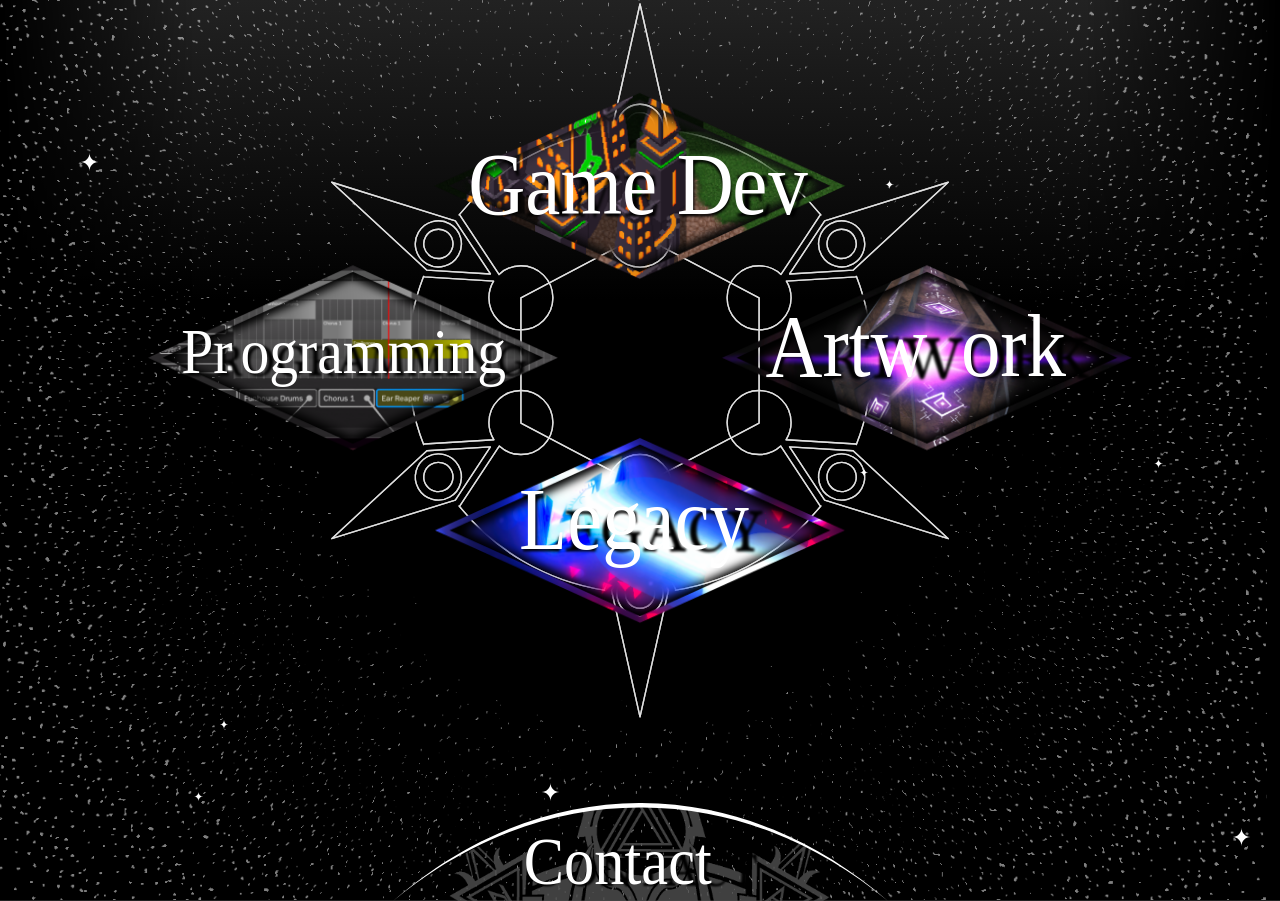
==== index.html @ a29b8d28 "Initial" ====
<!DOCTYPE html>
<html lang="en">
<head>
    <meta charset="UTF-8">
    <meta name="viewport" content="width=device-width, initial-scale=1.0">
    <title>Ark Portfolio 2026</title>
    <link href="style.css" rel="stylesheet"/>
</head>
<body>
<div class="vignette"></div>
<div class="vignetteR"></div>

<input type="radio" id="nav1" name="navRadio"/>
<input type="radio" id="nav2" name="navRadio"/>
<input type="radio" id="nav3" name="navRadio"/>
<input type="radio" id="nav4" name="navRadio"/>
<input type="radio" id="nav5" name="navRadio"/>
<!--Extended nav-->
<input type="radio" id="nav1_1" name="navRadio"/>
<input type="radio" id="nav2_1" name="navRadio"/>
<input type="radio" id="nav3_1" name="navRadio"/>
<input type="radio" id="nav4_1" name="navRadio"/>
<input type="radio" id="nav5_1" name="navRadio"/>
<input type="radio" id="nav5_2" name="navRadio"/>
<input type="radio" id="nav5_3" name="navRadio"/>
<input type="radio" id="nav5_4" name="navRadio"/>
<input type="radio" id="nav5_5" name="navRadio"/>
<input type="radio" id="nav0" name="navRadio" checked/>


<nav class="desktopHeader">
    <label for="nav1" id="desktopNav1">Game Dev</label>
    <label for="nav2" id="desktopNav2">Programming</label>
    <label for="nav3" id="desktopNav3">Artwork</label>
    <label for="nav4" id="desktopNav4">Legacy</label>
    <label for="nav5" id="desktopNav5">Contact</label>
</nav>

<nav class="mobileBack">
    <label for="nav0">
        <img src="major/NavigatorBack.svg">
    </label>
</nav>

<img class="tinyStar ts1" src="/assets/Lonestar.svg">
<img class="tinyStar ts2" src="/assets/Lonestar.svg">
<img class="tinyStar ts3" src="/assets/Lonestar.svg">
<img class="tinyStar ts4" src="/assets/Lonestar.svg">
<img class="tinyStar ts5" src="/assets/Lonestar.svg">
<img class="tinyStar ts6" src="/assets/Lonestar.svg">
<img class="tinyStar ts7" src="/assets/Lonestar.svg">
<img class="tinyStar ts8" src="/assets/Lonestar.svg">


<div class="StarStruck">
    <img src="major/Starstruck.png">
</div>
<div class="entryBackground">
    <img src="major/PortfoliobrandEThick.svg">
    <img src="major/PortfoliobrandEThick.svg" class="aDelay1">
    <img src="major/PortfoliobrandEThick.svg" class="aDelay2">
    <img src="major/PortfoliobrandEThick.svg" class="aDelay3">
    <img src="major/PortfoliobrandEThick.svg" class="aDelay4">
    <img src="major/PortfoliobrandEThick.svg" class="aDelay5">
</div>

<div class="entryMaster">
    <div class="entryVContainer">
        <div class="navEntry">
            <label for="nav1_1" class="navBigButton navGD">
                <img src="major/NavigatorGD.svg">
            </label>
            <label for="nav2_1" class="navBigButton navP">
                <img src="major/NavigatorP.svg">
            </label>
            <label for="nav3_1" class="navBigButton navA">
                <img src="major/NavigatorA.svg">
            </label>
            <label for="nav4_1" class="navBigButton navL">
                <img src="major/NavigatorL.svg">
            </label>
        </div>
    </div>
    <div class="navContact">
        <label for="nav5_1" class="navC interactHoverBase">
            <img src="major/NavigatorC.svg">
        </label>
    </div>
</div>


<article class="articleGameDev">
    <div class="aContent">
        <h1>Game Development</h1>
        <h2>LOV Project - C#/Unity</h2>
        <div class="imageCenterMid">
            <img src="major/venarigrab.jpg">
        </div>
        <p>Professional work in a 3D online action rpg with collectable pets.</p>
        <h3>Responsabilities:</h3>
        <ol>
            <li>AI Development</li>
            <li>In-Game Development Tools</li>
            <li>Gameplay Development</li>
            <li>UI Implementation</li>
            <li>Action RPG style character setup</li>
        </ol>
        <div class="splitter">
            <img src="assets/seperator.svg">
        </div>
        <h2>Pixel Pets Project - C#/Unity/Unity ECS</h2>
        <div class="secGroup">
            <div>
                <p>Pixel Pets (Now known as Streamwalker Tribes) was the first project I worked on professionally over
                    the course of a year. At the time a multiplayer gacha game with Action RPG elements.</p>
                <p>
                    Under contract as a "Client-Side Senior Developer", I've handled plenty of the UI of the game,
                    programmed various front-end systems ,designed the home area, implemented various animations and
                    occasionally worked on systems that interacted with the networked backend.</p>
                <h3>Responsibilities:</h3>
                <ol>
                    <li>UI implementation</li>
                    <li>In-game animation</li>
                    <li>Mapping</li>
                    <li>Idle minigame development</li>
                    <li>Code plumbing</li>
                </ol>
            </div>
            <video src="major/egg_hatch_mythical.mp4" controls class="secVideo"></video>
        </div>
        <div class="splitter">
            <img src="assets/seperator.svg">
        </div>
        <h2>VrChat Library - UDON C#</h2>
        <div class="imgGallery">
            <input type="radio" id="libVeilNav1" name="libVeilGalleryRadio" class="libVeilGalRadio" checked>
            <input type="radio" id="libVeilNav2" name="libVeilGalleryRadio" class="libVeilGalRadio">
            <input type="radio" id="libVeilNav3" name="libVeilGalleryRadio" class="libVeilGalRadio">
            <input type="radio" id="libVeilNav4" name="libVeilGalleryRadio" class="libVeilGalRadio">
            <input type="radio" id="libVeilNav5" name="libVeilGalleryRadio" class="libVeilGalRadio">
            <div class="albumStage">
                <div class="albumArt">
                    <div class="galBase libVeilGal1">
                        <img src="libOfVeil/1.png" loading="lazy">
                    </div>
                    <div class="galBase libVeilGal2">
                        <img src="libOfVeil/2.png" loading="lazy">
                        <p>Over 300 full length novels.</p>
                    </div>
                    <div class="galBase libVeilGal3">
                        <img src="libOfVeil/3.png" loading="lazy">
                        <p>Books are parsed from plain text files and converted into a format readable by Unity. The
                            process is fully automatic, breaks content down into pages, and takes up to 5 minutes for
                            the longest novels.</p>
                    </div>
                    <div class="galBase libVeilGal4">
                        <img src="libOfVeil/4.png" loading="lazy">
                        <p>Complete with an outdoor space for relaxing with the other sky gods.</p>
                    </div>
                    <div class="galBase libVeilGal5">
                        <img src="libOfVeil/5.png" loading="lazy">
                        <p>Happy reading~</p>
                    </div>
                </div>
                <div class="albumNav">
                    <img src="assets/ButtonSplitter.svg" class="buttonDecors">
                    <label for="libVeilNav1" class="galBase libVeilGal5">
                        <img src="assets/rightButton.svg">
                    </label>
                    <label for="libVeilNav2" class="galBase libVeilGal1">
                        <img src="assets/rightButton.svg">
                    </label>
                    <label for="libVeilNav3" class="galBase libVeilGal2">
                        <img src="assets/rightButton.svg">
                    </label>
                    <label for="libVeilNav4" class="galBase libVeilGal3">
                        <img src="assets/rightButton.svg">
                    </label>
                    <label for="libVeilNav5" class="galBase libVeilGal4">
                        <img src="assets/rightButton.svg">
                    </label>
                    <img src="assets/ButtonSplitter2.svg" class="buttonDecors">
                </div>
            </div>
        </div>
        <p>Crack open one of over 300 books and get your reading quota done in VR. Modelling, shading novel compilation
            and scripting all entirely done by me. (Textures by the wonderful @makkon_art, Novels by their respective
            authors.)</p>
        <div class="splitter">
            <img src="assets/seperator.svg">
        </div>
        <h2>Nodehearth Engine Development - C#/Godot</h2>
        <div class="imgGallery">
            <input type="radio" id="nhNav1" name="nhGalleryRadio" class="nhGalRadio" checked>
            <input type="radio" id="nhNav2" name="nhGalleryRadio" class="nhGalRadio">
            <input type="radio" id="nhNav3" name="nhGalleryRadio" class="nhGalRadio">
            <input type="radio" id="nhNav4" name="nhGalleryRadio" class="nhGalRadio">
            <input type="radio" id="nhNav5" name="nhGalleryRadio" class="nhGalRadio">
            <input type="radio" id="nhNav6" name="nhGalleryRadio" class="nhGalRadio">
            <div class="albumStage">
                <div class="albumArt">
                    <div class="galBase nhGal1">
                        <img src="nodehearth/1.png" loading="lazy">
                    </div>
                    <div class="galBase nhGal2">
                        <img src="nodehearth/2.png" loading="lazy">
                        <p>Creating the cube renderer.</p>
                    </div>
                    <div class="galBase nhGal3">
                        <img src="nodehearth/3.png" loading="lazy">
                        <p>3D Mandelbrot world generator. Perfect for debugging rendering.</p>
                    </div>
                    <div class="galBase nhGal4">
                        <img src="nodehearth/4.png" loading="lazy">
                        <p>Further test, now with textures.</p>
                    </div>
                    <div class="galBase nhGal5">
                        <img src="nodehearth/5.png" loading="lazy">
                        <p>Inside view.</p>
                    </div>
                    <div class="galBase nhGal6">
                        <img src="nodehearth/6.png" loading="lazy">
                        <p>Natural terrain.</p>
                    </div>
                </div>
                <div class="albumNav">
                    <img src="assets/ButtonSplitter.svg" class="buttonDecors">
                    <label for="nhNav1" class="galBase nhGal6">
                        <img src="assets/rightButton.svg">
                    </label>
                    <label for="nhNav2" class="galBase nhGal1">
                        <img src="assets/rightButton.svg">
                    </label>
                    <label for="nhNav3" class="galBase nhGal2">
                        <img src="assets/rightButton.svg">
                    </label>
                    <label for="nhNav4" class="galBase nhGal3">
                        <img src="assets/rightButton.svg">
                    </label>
                    <label for="nhNav5" class="galBase nhGal4">
                        <img src="assets/rightButton.svg">
                    </label>
                    <label for="nhNav6" class="galBase nhGal5">
                        <img src="assets/rightButton.svg">
                    </label>
                    <img src="assets/ButtonSplitter2.svg" class="buttonDecors">
                </div>
            </div>
        </div>
        <p>From-scratch recreation of a Minecraft style engine. Built within Godot. Procedural generation, chunks,
            structure(tree) placement.</p>
        <p>Optimized by coding the 3d mesh builder from scratch in order to cull faces not-visible, greatly improving
            framerates.</p>
        <div class="splitter">
            <img src="assets/seperator.svg">
        </div>

        <h2>Bloons TripleR</h2>
        <div class="imgGallery">
            <input type="radio" id="bloonsNav1" name="bloonsGalleryRadio" class="bloonsGalRadio" checked>
            <input type="radio" id="bloonsNav2" name="bloonsGalleryRadio" class="bloonsGalRadio">
            <input type="radio" id="bloonsNav3" name="bloonsGalleryRadio" class="bloonsGalRadio">
            <input type="radio" id="bloonsNav4" name="bloonsGalleryRadio" class="bloonsGalRadio">
            <input type="radio" id="bloonsNav5" name="bloonsGalleryRadio" class="bloonsGalRadio">
            <input type="radio" id="bloonsNav6" name="bloonsGalleryRadio" class="bloonsGalRadio">
            <input type="radio" id="bloonsNav7" name="bloonsGalleryRadio" class="bloonsGalRadio">
            <input type="radio" id="bloonsNav8" name="bloonsGalleryRadio" class="bloonsGalRadio">
            <input type="radio" id="bloonsNav9" name="bloonsGalleryRadio" class="bloonsGalRadio">
            <input type="radio" id="bloonsNav10" name="bloonsGalleryRadio" class="bloonsGalRadio">
            <input type="radio" id="bloonsNav11" name="bloonsGalleryRadio" class="bloonsGalRadio">
            <input type="radio" id="bloonsNav12" name="bloonsGalleryRadio" class="bloonsGalRadio">
            <input type="radio" id="bloonsNav13" name="bloonsGalleryRadio" class="bloonsGalRadio">
            <input type="radio" id="bloonsNav14" name="bloonsGalleryRadio" class="bloonsGalRadio">
            <input type="radio" id="bloonsNav15" name="bloonsGalleryRadio" class="bloonsGalRadio">
            <input type="radio" id="bloonsNav16" name="bloonsGalleryRadio" class="bloonsGalRadio">
            <input type="radio" id="bloonsNav17" name="bloonsGalleryRadio" class="bloonsGalRadio">
            <input type="radio" id="bloonsNav18" name="bloonsGalleryRadio" class="bloonsGalRadio">
            <input type="radio" id="bloonsNav19" name="bloonsGalleryRadio" class="bloonsGalRadio">
            <input type="radio" id="bloonsNav20" name="bloonsGalleryRadio" class="bloonsGalRadio">
            <input type="radio" id="bloonsNav21" name="bloonsGalleryRadio" class="bloonsGalRadio">
            <input type="radio" id="bloonsNav22" name="bloonsGalleryRadio" class="bloonsGalRadio">
            <input type="radio" id="bloonsNav23" name="bloonsGalleryRadio" class="bloonsGalRadio">
            <input type="radio" id="bloonsNav24" name="bloonsGalleryRadio" class="bloonsGalRadio">
            <div class="albumStage">
                <div class="albumArt">
                    <div class="galBase bloonsGal1">
                        <img src="bloons/coasts.jpg" loading="lazy">
                        <p>Bloons in an RTS! From the comfort of your desktop, or your lavatory services.</p>
                    </div>
                    <div class="galBase bloonsGal2">
                        <video src="bloons/portal.mp4" controls></video>
                        <p>The source of the Bloon menace. Don't stare at it for too long, you'll get dizzy.</p>
                    </div>
                    <div class="galBase bloonsGal3">
                        <img src="bloons/youraveragerun.jpg" loading="lazy">
                        <p>Featuring a rich cast of classics.</p>
                    </div>
                    <div class="galBase bloonsGal5">
                        <img src="bloons/hearts.jpg" loading="lazy">
                        <p>Including newer variants like the Heart Bloons, with regenerating layer mechanics fully
                            implemented.</p>
                    </div>
                    <div class="galBase bloonsGal4">
                        <img src="bloons/deathline.jpg" loading="lazy">
                        <p>Plus several new ones, designed to explore the gameplay opportunities offered by the RTS
                            format.</p>
                    </div>
                    <div class="galBase bloonsGal6">
                        <img src="bloons/depths.png" loading="lazy">
                        <p>No dimension of the battlefield is ignored, not even the ocean depths.</p>
                    </div>
                    <div class="galBase bloonsGal7">
                        <img src="bloons/ops.png" loading="lazy">
                        <p>Several promotional+informational pictures created to showcase the new units.</p>
                    </div>
                    <div class="galBase bloonsGal8">
                        <img src="bloons/dreadbloon.png" loading="lazy">
                        <p>As well as bosses.</p>
                    </div>
                    <div class="galBase bloonsGal9">
                        <img src="bloons/fire.png" loading="lazy">
                        <p>Achieved via rendered particle animation in Blender with some post-processing.</p>
                    </div>
                    <div class="galBase bloonsGal10">
                        <img src="bloons/nuke2.jpg" loading="lazy">
                        <p>Colossal nukes, the like of which have never been seen in the game.</p>
                    </div>
                    <div class="galBase bloonsGal11">
                        <video src="bloons/nuke.mp4" controls></video>
                        <p>Achieved via Blender shader animation and mesh displacements. With several other layers on
                            top to help sell the effect. Optimized for lower RAM use.</p>
                    </div>
                    <div class="galBase bloonsGal12">
                        <img src="bloons/generalminion.jpg" loading="lazy">
                        <p>The General and his minions. A new boss designed to mirror the player units.</p>
                    </div>
                    <div class="galBase bloonsGal13">
                        <img src="bloons/tlol.png" loading="lazy">
                        <p>With the best humour the internet could offer.</p>
                    </div>
                    <div class="galBase bloonsGal14">
                        <img src="bloons/vortex.png" loading="lazy">
                        <p>Vortex boss included, with a multi-stage boss fight.</p>
                    </div>
                    <div class="galBase bloonsGal15">
                        <video src="bloons/balllightning.mp4" controls></video>
                        <p>Ball lightning. An element spawned by Vortex in higher difficulties. Achieved with Blender
                            shaders and grease pencil.</p>
                    </div>
                    <div class="galBase bloonsGal16">
                        <img src="bloons/balllightning2.png" loading="lazy">
                        <p>Inspired by the BFG.</p>
                    </div>
                    <div class="galBase bloonsGal17">
                        <img src="bloons/fractal.jpg" loading="lazy">
                        <p>Fractal, using a borrowed fan made design.</p>
                    </div>
                    <div class="galBase bloonsGal18">
                        <video src="bloons/ewww.mp4" controls></video>
                        <p>More boss minions, for the strongest of stomachs.</p>
                    </div>
                    <div class="galBase bloonsGal19">
                        <video src="bloons/ewwwomega.mp4" controls></video>
                        <p>Edmund Mcmillen's favourite unit. (Sound made by a friend)</p>
                    </div>
                    <div class="galBase bloonsGal20">
                        <img src="bloons/vsStarrust.png" loading="lazy">
                        <p>Designed to seamlessly work with any mod the player is running, even custom factions can
                            fight the Bloon threat. Powered by 8 difficulty options.</p>
                    </div>
                    <div class="galBase bloonsGal21">
                        <video src="bloons/theend.mp4" controls></video>
                        <p>Absolute chaos in the highest difficulty.</p>
                    </div>
                    <div class="galBase bloonsGal22">
                        <img src="bloons/t2moabs.png" loading="lazy">
                        <p>Not yet implemented T2 Moabs, designed for higher difficulties while keeping the bloon count
                            low enough for improved performance.</p>
                    </div>
                    <div class="galBase bloonsGal23">
                        <img src="bloons/t3moabs.png" loading="lazy">
                        <p>T3 Moabs. Are we even popping bloons anymore?</p>
                    </div>
                    <div class="galBase bloonsGal24">
                        <img src="bloons/logo.png" loading="lazy">
                        <p>Logo</p>
                    </div>
                </div>
                <div class="albumNav">
                    <img src="assets/ButtonSplitter.svg" class="buttonDecors">
                    <label for="bloonsNav1" class="galBase bloonsGal24">
                        <img src="assets/rightButton.svg">
                    </label>
                    <label for="bloonsNav2" class="galBase bloonsGal1">
                        <img src="assets/rightButton.svg">
                    </label>
                    <label for="bloonsNav3" class="galBase bloonsGal2">
                        <img src="assets/rightButton.svg">
                    </label>
                    <label for="bloonsNav4" class="galBase bloonsGal3">
                        <img src="assets/rightButton.svg">
                    </label>
                    <label for="bloonsNav5" class="galBase bloonsGal4">
                        <img src="assets/rightButton.svg">
                    </label>
                    <label for="bloonsNav6" class="galBase bloonsGal5">
                        <img src="assets/rightButton.svg">
                    </label>
                    <label for="bloonsNav7" class="galBase bloonsGal6">
                        <img src="assets/rightButton.svg">
                    </label>
                    <label for="bloonsNav8" class="galBase bloonsGal7">
                        <img src="assets/rightButton.svg">
                    </label>
                    <label for="bloonsNav9" class="galBase bloonsGal8">
                        <img src="assets/rightButton.svg">
                    </label>
                    <label for="bloonsNav10" class="galBase bloonsGal9">
                        <img src="assets/rightButton.svg">
                    </label>
                    <label for="bloonsNav11" class="galBase bloonsGal10">
                        <img src="assets/rightButton.svg">
                    </label>
                    <label for="bloonsNav12" class="galBase bloonsGal11">
                        <img src="assets/rightButton.svg">
                    </label>
                    <label for="bloonsNav13" class="galBase bloonsGal12">
                        <img src="assets/rightButton.svg">
                    </label>
                    <label for="bloonsNav14" class="galBase bloonsGal13">
                        <img src="assets/rightButton.svg">
                    </label>
                    <label for="bloonsNav15" class="galBase bloonsGal14">
                        <img src="assets/rightButton.svg">
                    </label>
                    <label for="bloonsNav16" class="galBase bloonsGal15">
                        <img src="assets/rightButton.svg">
                    </label>
                    <label for="bloonsNav17" class="galBase bloonsGal16">
                        <img src="assets/rightButton.svg">
                    </label>
                    <label for="bloonsNav18" class="galBase bloonsGal17">
                        <img src="assets/rightButton.svg">
                    </label>
                    <label for="bloonsNav19" class="galBase bloonsGal18">
                        <img src="assets/rightButton.svg">
                    </label>
                    <label for="bloonsNav20" class="galBase bloonsGal19">
                        <img src="assets/rightButton.svg">
                    </label>
                    <label for="bloonsNav21" class="galBase bloonsGal20">
                        <img src="assets/rightButton.svg">
                    </label>
                    <label for="bloonsNav22" class="galBase bloonsGal21">
                        <img src="assets/rightButton.svg">
                    </label>
                    <label for="bloonsNav23" class="galBase bloonsGal22">
                        <img src="assets/rightButton.svg">
                    </label>
                    <label for="bloonsNav24" class="galBase bloonsGal23">
                        <img src="assets/rightButton.svg">
                    </label>
                    <img src="assets/ButtonSplitter2.svg" class="buttonDecors">
                </div>
            </div>
        </div>
        <p>An RTS mod featuring an invasion of the infamous bloons, throws in an absolutely ridiculous amount of
            original
            bloons including high quality custom artwork befit of the original style. Survival has never been so
            satisfying. 99% of the sprite work and the integrity of the code work is done by me. (Including Bloons
            unique to BTD6 which have no equivalent in the same art style)</p>
        <div class="splitter">
            <img src="assets/seperator.svg">
        </div>
        <h2>Modded RTS Faction - Rusted Warfare's .INI API</h2>
        <div class="imgGallery">
            <input type="radio" id="rwVitianNav1" name="vitGalleryRadio" class="vitGalRadio" checked>
            <input type="radio" id="rwVitianNav2" name="vitGalleryRadio" class="vitGalRadio">
            <input type="radio" id="rwVitianNav3" name="vitGalleryRadio" class="vitGalRadio">
            <input type="radio" id="rwVitianNav4" name="vitGalleryRadio" class="vitGalRadio">
            <input type="radio" id="rwVitianNav5" name="vitGalleryRadio" class="vitGalRadio">
            <input type="radio" id="rwVitianNav6" name="vitGalleryRadio" class="vitGalRadio">
            <input type="radio" id="rwVitianNav7" name="vitGalleryRadio" class="vitGalRadio">
            <input type="radio" id="rwVitianNav8" name="vitGalleryRadio" class="vitGalRadio">
            <input type="radio" id="rwVitianNav9" name="vitGalleryRadio" class="vitGalRadio">
            <input type="radio" id="rwVitianNav10" name="vitGalleryRadio" class="vitGalRadio">
            <input type="radio" id="rwVitianNav11" name="vitGalleryRadio" class="vitGalRadio">
            <input type="radio" id="rwVitianNav12" name="vitGalleryRadio" class="vitGalRadio">
            <input type="radio" id="rwVitianNav13" name="vitGalleryRadio" class="vitGalRadio">
            <input type="radio" id="rwVitianNav14" name="vitGalleryRadio" class="vitGalRadio">
            <input type="radio" id="rwVitianNav15" name="vitGalleryRadio" class="vitGalRadio">
            <div class="albumStage">
                <div class="albumArt">
                    <div class="galBase vitGal1">
                        <img src="vitian/rwCity.png" loading="lazy">
                        <p>City of Annihilation, modeled in 3D and rotoscoped to 2D.</p>
                    </div>
                    <div class="galBase vitGal2">
                        <video src="vitian/rw2.mp4" controls></video>
                        <p>The Underworld Syphon uses frame animation + ingame mathematical functions for cleaner
                            movement.</p>
                    </div>
                    <div class="galBase vitGal3">
                        <video src="vitian/rw3.mp4" controls></video>
                        <p>The Vitian relic uses only frame animations.</p>
                    </div>
                    <div class="galBase vitGal4">
                        <video src="vitian/rw4.mp4" controls></video>
                        <p>The T3 Quarry uses a custom perlin function for movement and flashing, the latter of which
                            animates a lit layer.</p>
                    </div>
                    <div class="galBase vitGal5">
                        <img src="vitian/rw5.jpg" loading="lazy">
                        <p>Vitian Base, units were designed to have clear shapes and be easy to tell apart at any size,
                            despite their inhuman nature.</p>
                    </div>
                    <div class="galBase vitGal6">
                        <img src="vitian/rw10.png" loading="lazy">
                        <p>All research towers, prior to rotoscoping.</p>
                    </div>
                    <div class="galBase vitGal7">
                        <video src="vitian/rw6.mp4" controls></video>
                        <p>Ignition Research Tower</p>
                    </div>
                    <div class="galBase vitGal8">
                        <video src="vitian/rw7.mp4" controls></video>
                        <p>Entropy Research Tower, featuring a rotoscoped ice cube.</p>
                    </div>
                    <div class="galBase vitGal9">
                        <video src="vitian/rw8.mp4" controls></video>
                        <p>Fully upgraded Hero unit. Deploying an AOE empowering field.</p>
                    </div>
                    <div class="galBase vitGal10">
                        <img src="vitian/rw14.png" loading="lazy">
                        <p>Mock model for the Blade Master. Most of the details are not visible due to the hand-animated
                            smoke drawn on top.</p>
                    </div>
                    <div class="galBase vitGal11">
                        <video src="vitian/bwMockAnim.mp4" controls></video>
                        <p>Sword swings were first animated in Blender. Since Rusted Warfare doesn't support keyframes,
                            they had to be converted by hand to a format it recognized.</p>
                    </div>
                    <div class="galBase vitGal12">
                        <video src="vitian/bwMasterAnimLQ.mp4" controls></video>
                        <p>Blade master ingame, getting busy with some Berserkers(Also part of the mod).</p>
                    </div>

                    <div class="galBase vitGal13">
                        <img src="vitian/rw11.png" loading="lazy">
                        <p>Magma Mortar 3D model, was rendered from the top as a guide for the final sprite.</p>
                    </div>
                    <div class="galBase vitGal14">
                        <img src="vitian/rw13.png" loading="lazy">
                        <p>Magma Crucible, the first modeled ignition unit.</p>
                    </div>
                    <div class="galBase vitGal15">
                        <video src="vitian/cast.mp4" controls></video>
                        <p>About 50% of the cast, taking a picture. <>)</p>
                    </div>
                </div>
                <div class="albumNav">
                    <img src="assets/ButtonSplitter.svg" class="buttonDecors">
                    <label for="rwVitianNav1" class="galBase vitGal15">
                        <img src="assets/rightButton.svg">
                    </label>
                    <label for="rwVitianNav2" class="galBase vitGal1">
                        <img src="assets/rightButton.svg">
                    </label>
                    <label for="rwVitianNav3" class="galBase vitGal2">
                        <img src="assets/rightButton.svg">
                    </label>
                    <label for="rwVitianNav4" class="galBase vitGal3">
                        <img src="assets/rightButton.svg">
                    </label>
                    <label for="rwVitianNav5" class="galBase vitGal4">
                        <img src="assets/rightButton.svg">
                    </label>
                    <label for="rwVitianNav6" class="galBase vitGal5">
                        <img src="assets/rightButton.svg">
                    </label>
                    <label for="rwVitianNav7" class="galBase vitGal6">
                        <img src="assets/rightButton.svg">
                    </label>
                    <label for="rwVitianNav8" class="galBase vitGal7">
                        <img src="assets/rightButton.svg">
                    </label>
                    <label for="rwVitianNav9" class="galBase vitGal8">
                        <img src="assets/rightButton.svg">
                    </label>
                    <label for="rwVitianNav10" class="galBase vitGal9">
                        <img src="assets/rightButton.svg">
                    </label>
                    <label for="rwVitianNav11" class="galBase vitGal10">
                        <img src="assets/rightButton.svg">
                    </label>
                    <label for="rwVitianNav12" class="galBase vitGal11">
                        <img src="assets/rightButton.svg">
                    </label>
                    <label for="rwVitianNav13" class="galBase vitGal12">
                        <img src="assets/rightButton.svg">
                    </label>
                    <label for="rwVitianNav14" class="galBase vitGal13">
                        <img src="assets/rightButton.svg">
                    </label>
                    <label for="rwVitianNav15" class="galBase vitGal14">
                        <img src="assets/rightButton.svg">
                    </label>
                    <img src="assets/ButtonSplitter2.svg" class="buttonDecors">
                </div>
            </div>
        </div>
        <p>Not quite Sci-Fi RTS faction. Sprites, animations and scripting all by yours truly.</p>
        <p>Made as mod for the Rusted Warfare game, an RTS available for both PCs and mobile.</p>

        <div class="splitter">
            <img src="assets/seperator.svg">
        </div>
        <h2>Bots vs AI Project - C#/Unity</h2>
        <div class="imgGallery">
            <input type="radio" id="bvAiNav1" name="bvAiGalleryRadio" class="bvAiGalRadio" checked>
            <input type="radio" id="bvAiNav2" name="bvAiGalleryRadio" class="bvAiGalRadio">
            <input type="radio" id="bvAiNav3" name="bvAiGalleryRadio" class="bvAiGalRadio">
            <div class="albumStage">
                <div class="albumArt">
                    <div class="galBase bvAiGal1">
                        <img src="bvAi/p3.png" loading="lazy">
                    </div>
                    <div class="galBase bvAiGal2">
                        <img src="bvAi/p2.png" loading="lazy">
                        <p>AIs are spawned in waves from Earth. The highest scoring bots get cloned and have their
                            genetic code mutated.</p>
                    </div>
                    <div class="galBase bvAiGal3">
                        <img src="bvAi/p1.png" loading="lazy">
                        <p>Give it enough time, and they can push the aliens back to the mothership <>)</p>
                    </div>
                </div>
                <div class="albumNav">
                    <img src="assets/ButtonSplitter.svg" class="buttonDecors">
                    <label for="bvAiNav1" class="galBase bvAiGal3">
                        <img src="assets/rightButton.svg">
                    </label>
                    <label for="bvAiNav2" class="galBase bvAiGal1">
                        <img src="assets/rightButton.svg">
                    </label>
                    <label for="bvAiNav3" class="galBase bvAiGal2">
                        <img src="assets/rightButton.svg">
                    </label>
                    <img src="assets/ButtonSplitter2.svg" class="buttonDecors">
                </div>
            </div>
        </div>
        <p>Made before machine-learning was popular. Showcases spacecraft piloted by a learning algorithm vs a bunch of
            traditionally programmed bots. It's like watching a fish tank, but with spaceships and spacebattles.</p>
        <p>In space.</p>
        <div class="splitter">
            <img src="assets/seperator.svg">
        </div>
        <h2>Bored? This website runs Doom! - C/Emscripten</h2>
        <div class="doomSuperContainer">
            <a href="doomweb/doomgeneric.html" class="doomContainer">
                <img src="doomweb/DoomFloppyUSmall.png" loading="lazy" class="doomHoverAnim">
                <img src="assets/rightButton.svg" class="doomHoverOnlyElement">
            </a>
        </div>
        <p>Something doesn’t seem to be quite right about it though.<br><br><i>(Hint: Click it to run)</i></p>

    </div>
    <label for="nav5_2" class="articleContactLinkerText">CONTACT</label>
</article>
<article class="articleGeneralDev">
    <div class="aContent">
        <h1>General Programming</h1>

        <h2>Arkodex Private Data Vault - C#/Godot/C++ Integration</h2>
        <div class="imgGallery">
            <input type="radio" id="arkodexNav1" name="arkodexGalleryRadio" class="arkodexGalRadio" checked>
            <input type="radio" id="arkodexNav2" name="arkodexGalleryRadio" class="arkodexGalRadio">
            <input type="radio" id="arkodexNav3" name="arkodexGalleryRadio" class="arkodexGalRadio">
            <input type="radio" id="arkodexNav4" name="arkodexGalleryRadio" class="arkodexGalRadio">
            <div class="albumStage">
                <div class="albumArt">
                    <div class="galBase arkodexGal1">
                        <img src="arkodex/Main.png" loading="lazy">
                        <p>A vault of information.</p>
                    </div>
                    <div class="galBase arkodexGal2">
                        <video src="arkodex/Video.mp4" controls></video>
                        <p>Supports video! Handled via FFMPEG integration.</p>
                    </div>
                    <div class="galBase arkodexGal3">
                        <video src="arkodex/ArkodexBrowserView.mp4" controls></video>
                        <p>Easy arbitrary file embedding.</p>
                    </div>
                    <div class="galBase arkodexGal4">
                        <video src="arkodex/ArkodexPreview.mp4" controls></video>
                        <p>Works fine even with very large notes.</p>
                    </div>
                </div>
                <div class="albumNav">
                    <img src="assets/ButtonSplitter.svg" class="buttonDecors">
                    <label for="arkodexNav1" class="galBase arkodexGal4">
                        <img src="assets/rightButton.svg">
                    </label>
                    <label for="arkodexNav2" class="galBase arkodexGal1">
                        <img src="assets/rightButton.svg">
                    </label>
                    <label for="arkodexNav3" class="galBase arkodexGal2">
                        <img src="assets/rightButton.svg">
                    </label>
                    <label for="arkodexNav4" class="galBase arkodexGal3">
                        <img src="assets/rightButton.svg">
                    </label>
                    <img src="assets/ButtonSplitter2.svg" class="buttonDecors">
                </div>
            </div>
        </div>
        <p>My personal daily driver for two years now. Records text in a tile based format and is built for resilience
            and
            recoverability. It supports drag-n-drop images, hot linking files and video!
            Assembled in Godot, programmed in C# .NET with FFMPEG integration for video support.</p>
        <div class="splitter">
            <img src="assets/seperator.svg">
        </div>
        <h2>RustWavelord Programming Language - C#/Godot/Custom Language</h2>
        <div class="imgGallery">
            <input type="radio" id="wavelordNav1" name="wavelordGalleryRadio" class="wavelordGalRadio" checked>
            <input type="radio" id="wavelordNav2" name="wavelordGalleryRadio" class="wavelordGalRadio">
            <input type="radio" id="wavelordNav3" name="wavelordGalleryRadio" class="wavelordGalRadio">
            <input type="radio" id="wavelordNav4" name="wavelordGalleryRadio" class="wavelordGalRadio">
            <input type="radio" id="wavelordNav5" name="wavelordGalleryRadio" class="wavelordGalRadio">
            <div class="albumStage">
                <div class="albumArt">
                    <div class="galBase wavelordGal1">
                        <img src="wavelord/mains.png" loading="lazy">
                        <p>Custom API, with its own help file.</p>
                    </div>
                    <div class="galBase wavelordGal2">
                        <img src="wavelord/level.png" loading="lazy">
                        <p>Cells are parsed and a level is created, supporting logic with the help of a tokenizer.</p>
                    </div>
                    <div class="galBase wavelordGal3">
                        <img src="wavelord/valuetypes.png" loading="lazy">
                        <p>Supports multiple value types, plus some logic. Advanced logic+math is still supported by
                            being injected via .ini code in the game's own scripting language.</p>
                    </div>
                    <div class="galBase wavelordGal4">
                        <video src="wavelord/compiler.mp4" controls></video>
                        <p>The compiler has user-friendly GUI. Auto-compiles on save, can spot compilation errors and
                            attempts to help the user with helpful messages. The Dubstep button is absolutely
                            necessary.</p>
                    </div>
                    <div class="galBase wavelordGal5">
                        <video src="wavelord/compiledFile.mp4" controls></video>
                        <p>800kb of code, compiled in under a second.</p>
                    </div>
                </div>
                <div class="albumNav">
                    <img src="assets/ButtonSplitter.svg" class="buttonDecors">
                    <label for="wavelordNav1" class="galBase wavelordGal5">
                        <img src="assets/rightButton.svg">
                    </label>
                    <label for="wavelordNav2" class="galBase wavelordGal1">
                        <img src="assets/rightButton.svg">
                    </label>
                    <label for="wavelordNav3" class="galBase wavelordGal2">
                        <img src="assets/rightButton.svg">
                    </label>
                    <label for="wavelordNav4" class="galBase wavelordGal3">
                        <img src="assets/rightButton.svg">
                    </label>
                    <label for="wavelordNav5" class="galBase wavelordGal4">
                        <img src="assets/rightButton.svg">
                    </label>
                    <img src="assets/ButtonSplitter2.svg" class="buttonDecors">
                </div>
            </div>
        </div>
        <p>Program capable of parsing a .excel style spreadsheet, read its contents based on a custom language with a
            documented API. And then outputs a fully functional wave game mode for Rusted Warfare. Includes its own
            interpreter, tokenizer, and built-in Dubstep button.</p>
        <p>Used extensively by the Bloons TripleR mod.</p>
        <div class="splitter">
            <img src="assets/seperator.svg">
        </div>
        <h2>Functional .JS VM inside Godot - C#/Godot/JS/Rust</h2>
        <div class="imgGallery">
            <input type="radio" id="jvmNav1" name="jvmGalleryRadio" class="jvmGalRadio" checked>
            <input type="radio" id="jvmNav2" name="jvmGalleryRadio" class="jvmGalRadio">
            <input type="radio" id="jvmNav3" name="jvmGalleryRadio" class="jvmGalRadio">
            <div class="albumStage">
                <div class="albumArt">
                    <div class="galBase jvmGal1">
                        <video src="jvm/jvm.mp4" controls></video>
                        <p>All of these green cubes are running JS. A language not directly supported by Godot.</p>
                    </div>
                    <div class="galBase jvmGal2">
                        <img src="jvm/js.png" loading="lazy">
                        <p>Sample .js file powering the cubes.</p>
                    </div>
                    <div class="galBase jvmGal3">
                        <video src="jvm/protocol.mp4" controls></video>
                        <p>Part of the same project is a low level networking system built on the TCP protocol. The
                            server is built with Rust.</p>
                    </div>
                </div>
                <div class="albumNav">
                    <img src="assets/ButtonSplitter.svg" class="buttonDecors">
                    <label for="jvmNav1" class="galBase jvmGal3">
                        <img src="assets/rightButton.svg">
                    </label>
                    <label for="jvmNav2" class="galBase jvmGal1">
                        <img src="assets/rightButton.svg">
                    </label>
                    <label for="jvmNav3" class="galBase jvmGal2">
                        <img src="assets/rightButton.svg">
                    </label>
                    <img src="assets/ButtonSplitter2.svg" class="buttonDecors">
                </div>
            </div>
        </div>
        <p>Proof of work in having a JS engine capable of running .js code work inside Godot. The green cube runs
            JS!</p>
        <p>Part of the same project is a low level, custom network protocol built on top of TCP. The server itself is
            coded in Rust.</p>
        <div class="splitter">
            <img src="assets/seperator.svg">
        </div>
        <h2>.NET 1.0 game cracking - IL Code Assembly</h2>
        <div class="imgGallery">
            <input type="radio" id="crackArenaNav1" name="crackArenaGalleryRadio" class="crackArenaGalRadio" checked>
            <input type="radio" id="crackArenaNav2" name="crackArenaGalleryRadio" class="crackArenaGalRadio">
            <input type="radio" id="crackArenaNav3" name="crackArenaGalleryRadio" class="crackArenaGalRadio">
            <div class="albumStage">
                <div class="albumArt">
                    <div class="galBase crackArenaGal1">
                        <img src="crackArena/notes.png" loading="lazy">
                        <p>Cracking notes.</p>
                    </div>
                    <div class="galBase crackArenaGal2">
                        <img src="crackArena/theprocess.png" loading="lazy">
                        <p>Most of the process.</p>
                    </div>
                    <div class="galBase crackArenaGal3">
                        <video src="crackArena/thefinalcrack.mp4"></video>
                        <p>Creating the crack. The final .exe differs by a single byte.</p>
                    </div>
                </div>
                <div class="albumNav">
                    <img src="assets/ButtonSplitter.svg" class="buttonDecors">
                    <label for="crackArenaNav1" class="galBase crackArenaGal3">
                        <img src="assets/rightButton.svg">
                    </label>
                    <label for="crackArenaNav2" class="galBase crackArenaGal1">
                        <img src="assets/rightButton.svg">
                    </label>
                    <label for="crackArenaNav3" class="galBase crackArenaGal2">
                        <img src="assets/rightButton.svg">
                    </label>
                    <img src="assets/ButtonSplitter2.svg" class="buttonDecors">
                </div>
            </div>
        </div>
        <p>Reverse engineered and cracked an old commercial game (Arena Wars) when its CD-ROM based DRM gave up the
            ghost.
            Later I cleaned up the crack to have a single changed byte over the original .exe.</p>
        <div class="splitter">
            <img src="assets/seperator.svg">
        </div>
        <h2>Java game Deobfuscation - jd_gui/FabricMC's Enigma</h2>
        <div class="imgGallery">
            <input type="radio" id="deobfuscationNav1" name="deobfuscationGalleryRadio" class="deobfuscationGalRadio"
                   checked>
            <input type="radio" id="deobfuscationNav2" name="deobfuscationGalleryRadio" class="deobfuscationGalRadio">
            <div class="albumStage">
                <div class="albumArt">
                    <div class="galBase deobfuscationGal1">
                        <img src="deobfuscation/before.png" loading="lazy">
                    </div>
                    <div class="galBase deobfuscationGal2">
                        <img src="deobfuscation/later.png" loading="lazy">
                        <p>Note: These deobfuscations are my best guesses as to what the code does, not proof of the
                            source code. Shown for educational/demo purposes.</p>
                    </div>
                </div>
                <div class="albumNav">
                    <img src="assets/ButtonSplitter.svg" class="buttonDecors">
                    <label for="deobfuscationNav1" class="galBase deobfuscationGal2">
                        <img src="assets/rightButton.svg">
                    </label>
                    <label for="deobfuscationNav2" class="galBase deobfuscationGal1">
                        <img src="assets/rightButton.svg">
                    </label>
                    <img src="assets/ButtonSplitter2.svg" class="buttonDecors">
                </div>
            </div>
        </div>
        <p>Deobfuscated part of the obfuscated Rusted Warfare game's codebase for education purposes and for kicks. Also
            before this, I identified and manually fixed a bug in the current version of the game in my private
            version.</p>
        <div class="splitter">
            <img src="assets/seperator.svg">
        </div>
        <h2>Automatic AI-Based Book Parser - C#</h2>
        <div class="imgGallery">
            <div class="albumStage">
                <div class="albumArt">
                    <div class="galBase gallerySingle">
                        <img src="autoparser/parser.png" loading="lazy">
                        <p>Doing this is much, MUCH harder than it sounds. <>P</p>
                    </div>
                </div>
            </div>
        </div>
        <p>Give it a PDF file in images, and it translates up to a novel's worth to another language in local consumer
            level
            hardware overnight.</p>
        <div class="splitter">
            <img src="assets/seperator.svg">
        </div>
        <h2>DLL Injection - Rust</h2>
        <div class="imgGallery">
            <input type="radio" id="dllinjectorNav1" name="dllinjectorGalleryRadio" class="dllinjectorGalRadio" checked>
            <input type="radio" id="dllinjectorNav2" name="dllinjectorGalleryRadio" class="dllinjectorGalRadio">
            <div class="albumStage">
                <div class="albumArt">
                    <div class="galBase dllinjectorGal1">
                        <video src="dllinjector/dll.mp4" controls></video>
                        <p>When the input signal is below the threshold the input is intercepted and ignored.</p>
                    </div>
                    <div class="galBase dllinjectorGal2">
                        <img src="dllinjector/pain.png" loading="lazy">
                        <p>Doing this is much, MUCH harder than it sounds. <>P</p>
                    </div>
                </div>
                <div class="albumNav">
                    <img src="assets/ButtonSplitter.svg" class="buttonDecors">
                    <label for="dllinjectorNav1" class="galBase dllinjectorGal2">
                        <img src="assets/rightButton.svg">
                    </label>
                    <label for="dllinjectorNav2" class="galBase dllinjectorGal1">
                        <img src="assets/rightButton.svg">
                    </label>
                    <img src="assets/ButtonSplitter2.svg" class="buttonDecors">
                </div>
            </div>
        </div>
        <p>Technique used while developing the "Cyclotron" software. Injects a Rust dll into an x86/x64 program and
            intercepts controller inputs. Works, but due to the nightmare that is the Windows controller API and its
            various
            iterations over the years + adhoc implementations. It would need months of manual work to be reliable enough
            to
            be thrown at any game you would like to run it on.</p>
        <div class="splitter">
            <img src="assets/seperator.svg">
        </div>
        <h2>Bespoke Open-Source Work - C++</h2>
        <div class="imgGallery">
            <input type="radio" id="bespokeNav1" name="bespokeGalleryRadio" class="bespokeGalRadio" checked>
            <input type="radio" id="bespokeNav2" name="bespokeGalleryRadio" class="bespokeGalRadio">
            <input type="radio" id="bespokeNav3" name="bespokeGalleryRadio" class="bespokeGalRadio">
            <div class="albumStage">
                <div class="albumArt">
                    <div class="galBase bespokeGal1">
                        <img src="bespoke/b2.png" loading="lazy">
                        <p>My creation is the song sequencer/canvas, a large, complex panel handy for sequencing many
                            sources.</p>
                    </div>
                    <div class="galBase bespokeGal2">
                        <video src="bespoke/b1.mp4" controls></video>
                        <p>Musical talent not included.</p>
                    </div>
                    <div class="galBase bespokeGal3">
                        <img src="bespoke/anime.webp" loading="lazy">
                        <p>The Anime woman is absolutely necessary.</p>
                    </div>
                </div>
                <div class="albumNav">
                    <img src="assets/ButtonSplitter.svg" class="buttonDecors">
                    <label for="bespokeNav1" class="galBase bespokeGal3">
                        <img src="assets/rightButton.svg">
                    </label>
                    <label for="bespokeNav2" class="galBase bespokeGal1">
                        <img src="assets/rightButton.svg">
                    </label>
                    <label for="bespokeNav3" class="galBase bespokeGal2">
                        <img src="assets/rightButton.svg">
                    </label>
                    <img src="assets/ButtonSplitter2.svg" class="buttonDecors">
                </div>
            </div>
        </div>
        <p>Developed and pushed multiple updates to the Bespoke DAW's repository. Pretty much the only project I’ve had
            to
            use C++ for. Also drew an Anime woman for it because it was of the upmost importance.</p>
        <div class="splitter">
            <img src="assets/seperator.svg">
        </div>
        <h2>This Website - HTML/CSS</h2>
        <p>Yes, I coded it. As a bonus, not even .JS was used* (Except within the iframe used to run Doom. sorry, no way
            around it!), how neat is that?</p>
    </div>
    <label for="nav5_3" class="articleContactLinkerText">CONTACT</label>W
</article>
<article class="articleArtwork">
    <div class="aContent">
        <h1>Artwork</h1>
        <h2>VRChat Avatar</h2>
        <div class="imgGallery">
            <input type="radio" id="vitianAvatarNav1" name="vitianAvatarGalleryRadio" class="vitianAvatarGalRadio"
                   checked>
            <input type="radio" id="vitianAvatarNav2" name="vitianAvatarGalleryRadio" class="vitianAvatarGalRadio">
            <input type="radio" id="vitianAvatarNav3" name="vitianAvatarGalleryRadio" class="vitianAvatarGalRadio">
            <input type="radio" id="vitianAvatarNav4" name="vitianAvatarGalleryRadio" class="vitianAvatarGalRadio">
            <div class="albumStage">
                <div class="albumArt">
                    <div class="galBase vitianAvatarGal1">
                        <img src="vitianAvatar/main.png" loading="lazy">
                    </div>
                    <div class="galBase vitianAvatarGal2">
                        <img src="vitianAvatar/menace.png" loading="lazy">
                        <p>ドドドドドドドド</p>
                    </div>
                    <div class="galBase vitianAvatarGal3">
                        <video src="vitianAvatar/walk.mp4" controls></video>
                        <p>Walking animation, inspired by Supreme Commander.</p>
                    </div>
                    <div class="galBase vitianAvatarGal4">
                        <video src="vitianAvatar/showcase.mp4" controls></video>
                        <p>Deploying the library.</p>
                    </div>
                </div>
                <div class="albumNav">
                    <img src="assets/ButtonSplitter.svg" class="buttonDecors">
                    <label for="vitianAvatarNav1" class="galBase vitianAvatarGal4">
                        <img src="assets/rightButton.svg">
                    </label>
                    <label for="vitianAvatarNav2" class="galBase vitianAvatarGal1">
                        <img src="assets/rightButton.svg">
                    </label>
                    <label for="vitianAvatarNav3" class="galBase vitianAvatarGal2">
                        <img src="assets/rightButton.svg">
                    </label>
                    <label for="vitianAvatarNav4" class="galBase vitianAvatarGal3">
                        <img src="assets/rightButton.svg">
                    </label>
                    <img src="assets/ButtonSplitter2.svg" class="buttonDecors">
                </div>
            </div>
        </div>
        <div class="splitter">
            <img src="assets/seperator.svg">
        </div>
        <h2>FluxWorld</h2>
        <div class="imgGallery">
            <input type="radio" id="fluxworldNav1" name="fluxworldGalleryRadio" class="fluxworldGalRadio" checked>
            <input type="radio" id="fluxworldNav2" name="fluxworldGalleryRadio" class="fluxworldGalRadio">
            <input type="radio" id="fluxworldNav3" name="fluxworldGalleryRadio" class="fluxworldGalRadio">
            <input type="radio" id="fluxworldNav4" name="fluxworldGalleryRadio" class="fluxworldGalRadio">
            <input type="radio" id="fluxworldNav5" name="fluxworldGalleryRadio" class="fluxworldGalRadio">
            <input type="radio" id="fluxworldNav6" name="fluxworldGalleryRadio" class="fluxworldGalRadio">
            <input type="radio" id="fluxworldNav7" name="fluxworldGalleryRadio" class="fluxworldGalRadio">
            <input type="radio" id="fluxworldNav8" name="fluxworldGalleryRadio" class="fluxworldGalRadio">
            <input type="radio" id="fluxworldNav9" name="fluxworldGalleryRadio" class="fluxworldGalRadio">
            <input type="radio" id="fluxworldNav10" name="fluxworldGalleryRadio" class="fluxworldGalRadio">
            <input type="radio" id="fluxworldNav11" name="fluxworldGalleryRadio" class="fluxworldGalRadio">
            <input type="radio" id="fluxworldNav12" name="fluxworldGalleryRadio" class="fluxworldGalRadio">
            <div class="albumStage">
                <div class="albumArt">
                    <div class="galBase fluxworldGal1">
                        <img src="fluxworld/fluxworld logo.png" loading="lazy">
                    </div>
                    <div class="galBase fluxworldGal2">
                        <img src="fluxworld/5.webp" loading="lazy">
                    </div>
                    <div class="galBase fluxworldGal3">
                        <img src="fluxworld/18.jpg" loading="lazy">
                    </div>
                    <div class="galBase fluxworldGal4">
                        <img src="fluxworld/2.webp" loading="lazy">
                    </div>
                    <div class="galBase fluxworldGal5">
                        <img src="fluxworld/6.webp" loading="lazy">
                    </div>
                    <div class="galBase fluxworldGal6">
                        <img src="fluxworld/7.webp" loading="lazy">
                    </div>
                    <div class="galBase fluxworldGal7">
                        <img src="fluxworld/3.webp" loading="lazy">
                    </div>
                    <div class="galBase fluxworldGal8">
                        <img src="fluxworld/19.jpg" loading="lazy">
                    </div>
                    <div class="galBase fluxworldGal9">
                        <img src="fluxworld/20.jpg" loading="lazy">
                    </div>
                    <div class="galBase fluxworldGal10">
                        <img src="fluxworld/16.jpg" loading="lazy">
                    </div>
                    <div class="galBase fluxworldGal11">
                        <img src="fluxworld/9.webp" loading="lazy">
                    </div>
                    <div class="galBase fluxworldGal12">
                        <img src="fluxworld/17.jpg" loading="lazy">
                    </div>
                </div>
                <div class="albumNav">
                    <img src="assets/ButtonSplitter.svg" class="buttonDecors">
                    <label for="fluxworldNav1" class="galBase fluxworldGal12">
                        <img src="assets/rightButton.svg">
                    </label>
                    <label for="fluxworldNav2" class="galBase fluxworldGal1">
                        <img src="assets/rightButton.svg">
                    </label>
                    <label for="fluxworldNav3" class="galBase fluxworldGal2">
                        <img src="assets/rightButton.svg">
                    </label>
                    <label for="fluxworldNav4" class="galBase fluxworldGal3">
                        <img src="assets/rightButton.svg">
                    </label>
                    <label for="fluxworldNav5" class="galBase fluxworldGal4">
                        <img src="assets/rightButton.svg">
                    </label>
                    <label for="fluxworldNav6" class="galBase fluxworldGal5">
                        <img src="assets/rightButton.svg">
                    </label>
                    <label for="fluxworldNav7" class="galBase fluxworldGal6">
                        <img src="assets/rightButton.svg">
                    </label>
                    <label for="fluxworldNav8" class="galBase fluxworldGal7">
                        <img src="assets/rightButton.svg">
                    </label>
                    <label for="fluxworldNav9" class="galBase fluxworldGal8">
                        <img src="assets/rightButton.svg">
                    </label>
                    <label for="fluxworldNav10" class="galBase fluxworldGal9">
                        <img src="assets/rightButton.svg">
                    </label>
                    <label for="fluxworldNav11" class="galBase fluxworldGal10">
                        <img src="assets/rightButton.svg">
                    </label>
                    <label for="fluxworldNav12" class="galBase fluxworldGal11">
                        <img src="assets/rightButton.svg">
                    </label>
                    <img src="assets/ButtonSplitter2.svg" class="buttonDecors">
                </div>
            </div>
        </div>
        <p>An attempt to make the most bizarre yet beautiful world that could be. Custom modpack with additional
            configuration for the best results.</p>
        <div class="splitter">
            <img src="assets/seperator.svg">
        </div>
        <h2>Deep Waters</h2>
        <div class="imgGallery">
            <div class="albumStage">
                <div class="albumArt">
                    <div class="galBase gallerySingle">
                        <iframe width="1120" height="680" class="ytframe"
                                src="https://www.youtube-nocookie.com/embed/XqbWBoj7sU8?si=cj2Gjxs8aseoeYmg"
                                title="YouTube video player" frameborder="0" loading="lazy"
                                allow="accelerometer; autoplay; clipboard-write; encrypted-media; gyroscope; picture-in-picture; web-share"
                                referrerpolicy="strict-origin-when-cross-origin" allowfullscreen></iframe>
                    </div>
                </div>
            </div>
        </div>
        <p>This game does not exist. All Adobe After Effects as a proof of concept.</p>
        <div class="splitter">
            <img src="assets/seperator.svg">
        </div>
        <h2>Evil Eye Lyrics</h2>
        <div class="imgGallery">
            <div class="albumStage">
                <div class="albumArt">
                    <div class="galBase gallerySingle">
                        <iframe width="1120" height="680"
                                src="https://www.youtube-nocookie.com/embed/P3YIuF6V5FQ?si=C7wSRTUKQPGAomH2"
                                title="YouTube video player" frameborder="0"
                                allow="accelerometer; autoplay; clipboard-write; encrypted-media; gyroscope; picture-in-picture; web-share"
                                referrerpolicy="strict-origin-when-cross-origin" allowfullscreen></iframe>
                    </div>
                </div>
            </div>
        </div>
        <p>Music video done in the style of Dubstep/EDM lyrics in the early 2010's. Video done in the span of 24h, in a program I didn't know exist before when I was applying for a local TV station.</p>
    </div>
    <label for="nav5_4" class="articleContactLinkerText">CONTACT</label>
</article>
<article class="articleLegacy">
    <div class="aContent">
        <h1>Legacy</h1>
        <p class="subHeader">Some older content lay beyond, blingy and edgy. Beware!</p>
        <div class="splitter">
            <img src="assets/seperator.svg">
        </div>
        <h2>Innum - C#/Unity - 2017</h2>
        <div class="imgGallery">
            <input type="radio" id="innumNav1" name="innumGalleryRadio" class="innumGalRadio" checked>
            <input type="radio" id="innumNav2" name="innumGalleryRadio" class="innumGalRadio">
            <input type="radio" id="innumNav3" name="innumGalleryRadio" class="innumGalRadio">
            <input type="radio" id="innumNav4" name="innumGalleryRadio" class="innumGalRadio">
            <input type="radio" id="innumNav5" name="innumGalleryRadio" class="innumGalRadio">
            <input type="radio" id="innumNav6" name="innumGalleryRadio" class="innumGalRadio">
            <input type="radio" id="innumNav7" name="innumGalleryRadio" class="innumGalRadio">
            <div class="albumStage">
                <div class="albumArt">
                    <div class="galBase innumGal1">
                        <img src="innum/showcase.png" loading="lazy">
                    </div>
                    <div class="galBase innumGal2">
                        <img src="innum/patterns.png" loading="lazy">
                        <p>A shmup by someone that doesn't like oldschool shmups.</p>
                    </div>
                    <div class="galBase innumGal3">
                        <img src="innum/p1.png" loading="lazy">
                        <p>To be closer is to do more damage, but it is more dangerous.</p>
                    </div>
                    <div class="galBase innumGal4">
                        <img src="innum/gun.png" loading="lazy">
                        <p>A varied ten-minute long fight.</p>
                    </div>
                    <div class="galBase innumGal5">
                        <img src="innum/star.png" loading="lazy">
                        <p>Rev2 of Innum featured boss generation.</p>
                    </div>
                    <div class="galBase innumGal6">
                        <img src="innum/gate.png" loading="lazy">
                        <p>Many looked quite unique, and surprisingly clean.</p>
                    </div>
                    <div class="galBase innumGal7">
                        <img src="innum/cursed.png" loading="lazy">
                        <p>Others were quite cursed, sometimes literally.</p>
                    </div>
                </div>
                <div class="albumNav">
                    <img src="assets/ButtonSplitter.svg" class="buttonDecors">
                    <label for="innumNav1" class="galBase innumGal7">
                        <img src="assets/rightButton.svg">
                    </label>
                    <label for="innumNav2" class="galBase innumGal1">
                        <img src="assets/rightButton.svg">
                    </label>
                    <label for="innumNav3" class="galBase innumGal2">
                        <img src="assets/rightButton.svg">
                    </label>
                    <label for="innumNav4" class="galBase innumGal3">
                        <img src="assets/rightButton.svg">
                    </label>
                    <label for="innumNav5" class="galBase innumGal4">
                        <img src="assets/rightButton.svg">
                    </label>
                    <label for="innumNav6" class="galBase innumGal5">
                        <img src="assets/rightButton.svg">
                    </label>
                    <label for="innumNav7" class="galBase innumGal6">
                        <img src="assets/rightButton.svg">
                    </label>
                    <img src="assets/ButtonSplitter2.svg" class="buttonDecors">
                </div>
            </div>
        </div>
        <p>Reimagining the shmup format. What if we had 360 degrees of rotation for movement?</p>
        <p>Had several iterations throughout the years, albeit the oldest remains the most polished.</p>
        <p>Arguably the most fun game I've created back in this era.</p>
        <div class="splitter">
            <img src="assets/seperator.svg">
        </div>
        <h2>Reintrude - C#/Unity - 2014</h2>
        <div class="imgGallery">
            <input type="radio" id="reintrudeNav1" name="reintrudeGalleryRadio" class="reintrudeGalRadio" checked>
            <input type="radio" id="reintrudeNav2" name="reintrudeGalleryRadio" class="reintrudeGalRadio">
            <input type="radio" id="reintrudeNav3" name="reintrudeGalleryRadio" class="reintrudeGalRadio">
            <input type="radio" id="reintrudeNav4" name="reintrudeGalleryRadio" class="reintrudeGalRadio">
            <input type="radio" id="reintrudeNav5" name="reintrudeGalleryRadio" class="reintrudeGalRadio">
            <input type="radio" id="reintrudeNav6" name="reintrudeGalleryRadio" class="reintrudeGalRadio">
            <input type="radio" id="reintrudeNav7" name="reintrudeGalleryRadio" class="reintrudeGalRadio">
            <input type="radio" id="reintrudeNav8" name="reintrudeGalleryRadio" class="reintrudeGalRadio">
            <div class="albumStage">
                <div class="albumArt">
                    <div class="galBase reintrudeGal1">
                        <img src="reintrude/awesome.png" loading="lazy">
                    </div>
                    <div class="galBase reintrudeGal2">
                        <img src="reintrude/tunnel.png" loading="lazy">
                        <p>100 random waves+, stage progression, upgrades, it had all the checkboxes.</p>
                    </div>
                    <div class="galBase reintrudeGal3">
                        <img src="reintrude/colour.png" loading="lazy">
                        <p>Sprinkled with boss battles.</p>
                    </div>
                    <div class="galBase reintrudeGal4">
                        <img src="reintrude/theend.png" loading="lazy">
                        <p>And a slow fade to night before the final wave of the stage.</p>
                    </div>
                    <div class="galBase reintrudeGal5">
                        <img src="reintrude/minigun.png" loading="lazy">
                        <p>Rich cast to keep the player moving.</p>
                    </div>
                    <div class="galBase reintrudeGal6">
                        <img src="reintrude/r2.jpeg" loading="lazy">
                        <p>While Rev3(The roguelike) is the most shared, Rev2 was strictly a boss gauntlet game.
                            Featuring a different art style.</p>
                    </div>
                    <div class="galBase reintrudeGal7">
                        <img src="reintrude/promo.png" loading="lazy">
                        <p>Includes flashy promo art.</p>
                    </div>
                    <div class="galBase reintrudeGal8">
                        <img src="reintrude/promo2.png" loading="lazy">
                        <p>The rev that never came to be.</p>
                    </div>
                </div>
                <div class="albumNav">
                    <img src="assets/ButtonSplitter.svg" class="buttonDecors">
                    <label for="reintrudeNav1" class="galBase reintrudeGal8">
                        <img src="assets/rightButton.svg">
                    </label>
                    <label for="reintrudeNav2" class="galBase reintrudeGal1">
                        <img src="assets/rightButton.svg">
                    </label>
                    <label for="reintrudeNav3" class="galBase reintrudeGal2">
                        <img src="assets/rightButton.svg">
                    </label>
                    <label for="reintrudeNav4" class="galBase reintrudeGal3">
                        <img src="assets/rightButton.svg">
                    </label>
                    <label for="reintrudeNav5" class="galBase reintrudeGal4">
                        <img src="assets/rightButton.svg">
                    </label>
                    <label for="reintrudeNav6" class="galBase reintrudeGal5">
                        <img src="assets/rightButton.svg">
                    </label>
                    <label for="reintrudeNav7" class="galBase reintrudeGal6">
                        <img src="assets/rightButton.svg">
                    </label>
                    <label for="reintrudeNav8" class="galBase reintrudeGal7">
                        <img src="assets/rightButton.svg">
                    </label>
                    <img src="assets/ButtonSplitter2.svg" class="buttonDecors">
                </div>
            </div>
        </div>
        <p>A merge of the shmup format with roguelike elements. Built for mobile.</p>
        <div class="splitter">
            <img src="assets/seperator.svg">
        </div>
        <h2>Omega9 - C#/Unity - 2016</h2>
        <div class="imgGallery">
            <input type="radio" id="omega9Nav1" name="omega9GalleryRadio" class="omega9GalRadio" checked>
            <input type="radio" id="omega9Nav2" name="omega9GalleryRadio" class="omega9GalRadio">
            <input type="radio" id="omega9Nav3" name="omega9GalleryRadio" class="omega9GalRadio">
            <input type="radio" id="omega9Nav4" name="omega9GalleryRadio" class="omega9GalRadio">
            <div class="albumStage">
                <div class="albumArt">
                    <div class="galBase omega9Gal1">
                        <img src="omega9/l4.png" loading="lazy">
                    </div>
                    <div class="galBase omega9Gal2">
                        <img src="omega9/l2.png" loading="lazy">
                        <p>(Unhelpful) hints and a problem.</p>
                    </div>
                    <div class="galBase omega9Gal3">
                        <img src="omega9/logo.png" loading="lazy">
                        <p>Created over the span of 4 days.</p>
                    </div>
                    <div class="galBase omega9Gal4">
                        <img src="omega9/dream.jpeg" loading="lazy">
                        <p>Faint dreams of the future.</p>
                    </div>
                </div>
                <div class="albumNav">
                    <img src="assets/ButtonSplitter.svg" class="buttonDecors">
                    <label for="omega9Nav1" class="galBase omega9Gal4">
                        <img src="assets/rightButton.svg">
                    </label>
                    <label for="omega9Nav2" class="galBase omega9Gal1">
                        <img src="assets/rightButton.svg">
                    </label>
                    <label for="omega9Nav3" class="galBase omega9Gal2">
                        <img src="assets/rightButton.svg">
                    </label>
                    <label for="omega9Nav4" class="galBase omega9Gal3">
                        <img src="assets/rightButton.svg">
                    </label>
                    <img src="assets/ButtonSplitter2.svg" class="buttonDecors">
                </div>
            </div>
        </div>
        <p>Leave your twitch reflexes at the door, it's time to solve out-of-box puzzles in a decaying world.</p>
        <p>Origin of the Deep Waters scene in the Art section. This game does in <i>fact</i> exist.</p>
        <div class="splitter">
            <img src="assets/seperator.svg">
        </div>
        <p>Do you need to see <i>even more?</i> <a href="https://arkyonveil.github.io/ArkPortfolio/">Here is my 2022 portfolio.</a></p>
        <p>Do note however that information there is old and may not be representative of my current work.<span
                title="PLZ DON'T GO THERE ITS EMBARRASSING! <>(" class="miniHighlighter">*</span></p>
    </div>
        <label for="nav5_5" class="articleContactLinkerText">CONTACT</label>

</article>
<article class="articleContact">
    <div class="aContent">
        <h1>About/Contact</h1>
        <div id="contactLogo">
            <img src="contact/Ark05LineOnly.png">
        </div>
        <p>Greetings. I'm known as Arkyon, an adept game developer with an endless thirst for knowledge. Holding a wide range of skills earned over the course of 16 years developing new works.</p>
        <p>I've made games for PC, mobile, platformers, action games, puzzlers as well as mods. My language of expertise is C#, though I also have worked with several other languages, including:</p>
        <ul class="gridList">
            <li>Rust</li>
            <li>XML</li>
            <li>Lua</li>
            <li>C++</li>
            <li>CSS</li>
            <li>HTML</li>
            <li>C# Unity</li>
            <li>C# Godot</li>
            <li>C# .NET</li>
        </ul>
        <p>Other things that I've meddled in is software, Art, Animation, Writing and Music. All as a measure to improve my flexibility in crafting new works. The tools I most often use include:</p>
        <ul class="gridList">
            <li>Affinity Suite V2 (General Art)</li>
            <li>Blender (Animation/Modelling)</li>
            <li>Davinci Resolve (FX/Video Editing)</li>
            <li>Pixelorama (Spriting)</li>
            <li>FL Studio (Music)</li>
            <li>Bespoke (Music)</li>
            <li>Audacity (Sound Mixing)</li>
            <li>LibreOffice (Writing/Data punching)</li>
            <li>JetBrains Suite (Coding IDE)</li>
            <li>Notepad++</li>
        </ul>
        <p class="callerText">— Shall we create something new? —</p>
        <div id="lovesContainer">
            <div class="linkerBox">
                <img src="contact/email2.svg">
                <h3>Email</h3>
                <img src="contact/fun1.svg">
            </div>
            <div class="linkerBox">
                <img src="contact/discord2.svg">
                <h3>Discord</h3>
                <img src="contact/fun2.svg">
            </div>
        </div>
    </div>
    <img src="contact/logotext.png" class="letterLogo">
</article>
</body>
<footer>
    <!--
    <input type="button" id="goingup" name="Going Up?"/>
    <label for="goingup">Going Up?</label>
    -->
</footer>
</html>
---- style.css ----
:root {
    background-color: #181a1b;
    color: #e8e6e3;
    background-image:
    linear-gradient(var(--col1), var(--col2), var(--col3), var(--col4));
    background-repeat: repeat, no-repeat;
    background-size: auto, auto;
    background-position: 0, 0;
    overflow-x: hidden;
    overflow-y: auto;
    transition: --col1, --col2, --col3, --col4;
    transition-duration: 2.5s;
    min-height: 100vh;
    margin: 0;
    font-family: "Linux Biolinum G", serif;
}
h1{
    font-family: "Linux Libertine Display Capital", serif;
}
h2{
 font-family: "Linux Libertine", serif;
}

body {
    margin: 0;
}
.subHeader{
    text-align: center;
    font-style: italic;
}


:root:has(#nav1_1:checked),
:root:has(#nav1:checked) {
    --col1: #aabedf;
    --col2: #4a5ccc;
    --col3: #a63e3e;
    --col4: #130303;
}
:root:has(#nav2_1:checked),
:root:has(#nav2:checked) {
    --col1: #2a3a4a;
    --col2: #7ed5b4;
    --col3: #1f2862;
    --col4: #130325;
}

:root:has(#nav3_1:checked),
:root:has(#nav3:checked) {
    --col1: #ba7ff1;
    --col2: #7341ef;
    --col3: #a4c1f3;
    --col4: #311048;
}

:root:has(#nav4_1:checked),
:root:has(#na4:checked) {
    --col1: #101423;
    --col2: #1763ad;
    --col3: #e0bb9e;
    --col4: #401242;
}

@property --col1 {
    syntax: '<color>';
    inherits: false;
    initial-value: #222222;
}

@property --col2 {
    syntax: '<color>';
    inherits: false;
    initial-value: #000000;;
}

@property --col3 {
    syntax: '<color>';
    inherits: false;
    initial-value: #000000;;
}

@property --col4 {
    syntax: '<color>';
    inherits: false;
    initial-value: #000000;;
}


.vignette, .vignetteR {
    position: fixed;
    background-image: linear-gradient(90deg, black, transparent);
    width: 15%;
    height: 100%;
    pointer-events: none;
    animation: gentleOpacity 10s ease infinite;
    top: 0;
}

.vignette {
    left: 0;
}

.vignetteR {
    background-image: linear-gradient(-90deg, black, transparent);
    right: 0;
}



div.aContent {
    padding-top: 3em;
    max-width: 95vw;
    padding-left: 2vw;
    padding-right: 2vw;
    justify-content: center;
}

.aContent p{
    margin-left: auto;
    margin-right: auto;
}

div.aContent h1,
div.aContent h2{
    text-align: center;
    margin-left: auto;
    margin-right: auto;
}
.aContent > h3{
    padding-left: 1em;
    margin-left: auto;
    margin-right: auto;
}
.aContent ol{
    padding-left: 2em;
}

.imageCenterMid{
    display: flex;
    justify-content: center;
   margin-left: auto;
    margin-right: auto;
}
.imageCenterMid img
{
    width: 95%;
    max-width: 60em;
}


div.secGroup {
    display: flex;
    align-items: center;
    justify-content: center;
}

img.secImage {
    flex: 0 0 70%;
    width: 70%;
    height: auto;
    object-fit: contain;
}

video.secVideo {
    flex: 0 0 40%;
    width: 40%;
    height: auto;
    object-fit: contain;
}

span.miniHighlighter {
    color: #83c1ff;
}

.inviCheckbox {
    display: none;
}


img.tinyStar {
    width: 2%;
    height: 2%;
    position: absolute;
    animation: 18s ease 1s infinite starSparkle;
}

img.ts1 {
    top: 17%;
    left: 6%;
    animation-delay: 7s;
}

img.ts2 {
    top: 20%;
    left: 69%;
    width: 1%;
    height: 1%;
    animation-delay: 28s;
}

img.ts3 {
    top: 88%;
    left: 15%;
    width: 1%;
    height: 1%;
    animation-delay: 6s;
}

img.ts4 {
    top: 51%;
    left: 90%;
    width: 1%;
    height: 1%;
    animation-delay: 27s;
}

img.ts5 {
    top: 80%;
    left: 17%;
    width: 1%;
    height: 1%;
    animation-delay: 5s;
}

img.ts6 {
    top: 52%;
    left: 67%;
    width: 1%;
    height: 1%;
    animation-delay: 19s;
}

img.ts7 {
    top: 87%;
    left: 42%;
    animation-delay: 22s;
}

img.ts8 {
    top: 92%;
    left: 96%;
    animation-delay: 12s;
}


input[type="radio"] {
    display: none;
    position: absolute;
    top: 0;
    left: 0;
    width: 1px;
    height: 1px;
    pointer-events: none;
}

#nav1:checked ~ * .area1 {
    transform: translateY(0);
    opacity: 1;
    scale: 1;
}

#nav2:checked ~ * .area2 {
    transform: translateY(0);
    opacity: 1;
    scale: 1;
}

#nav3:checked ~ * .area3 {
    transform: translateY(0);
    opacity: 1;
    scale: 1;
}

#nav4:checked ~ * .area4 {
    transform: translateY(0);
    opacity: 1;
    scale: 1;
}

#nav5:checked ~ * .area5 {
    transform: translateY(0);
    opacity: 1;
    scale: 1;
}

#nav6:checked ~ * .area6 {
    transform: translateY(0);
    opacity: 1;
    scale: 1;
}

.splitter {
    display: flex;
    align-items: center;
    justify-content: center;
    padding-top: 3em;
    flex: 1;
}

.splitter > img {
    max-height: 3em;
}


/* Entry Nav */

.entryMaster {
    display: flex;
    flex-direction: column;
    height: 100vh;
    width: min(100%, 110vh);
    margin-left: auto;
    margin-right: auto;
}

.entryVContainer {
    display: flex;
    height: 80vh;
    width: 100%;
    margin-left: auto;
    margin-right: auto;
    align-content: center;
    justify-content: center;
}

.navEntry {;
    margin: auto;
    position: relative;
    width: 100%;
    height: 85vh;
    max-height: 85vh;
    padding-top: 2vh;
}

.navBigButton {
    width: 90%;
}

.navBigButton img{
    max-height: 22vh;
    animation-name: launcherFadeIn;
    animation-duration: 1s;
    animation-fill-mode: backwards;
    animation-timing-function: ease;
}

/*Portrait only settings*/
@media not all and (min-aspect-ratio: 6/9) {
    .navP{
        animation-name: launcherFadeIn;
        animation-duration: 1s;
        animation-fill-mode: backwards;
        animation-timing-function: ease;
    animation-delay: 0.1s;
    }
    .navA{
        animation-name: launcherFadeIn;
        animation-duration: 1s;
        animation-fill-mode: backwards;
        animation-timing-function: ease;
    animation-delay: 0.2s;
    }
    .navL {
        animation-name: launcherFadeIn;
        animation-duration: 1s;
        animation-fill-mode: backwards;
        animation-timing-function: ease;
    animation-delay: 0.3s;
    }

}


@keyframes launcherFadeIn {
    from{
        transform: scaleX(0);
        filter: brightness(500%);
    }
    to{
        transform: scaleX(1);
        filter: brightness(100%);
    }
}

.navBigButton,
.interactHoverBase{
    transition: filter 0.2s;
}
.navBigButton:hover,
.interactHoverBase:hover{
    filter: brightness(0.5);
    transition: filter 0.2s;
}


.StarStruck{
    position: absolute;
    display: flex;
    width: 99vw;
    height: 100vh;
    justify-content: center;
    opacity: 0.5;
    overflow: hidden;
}
.StarStruck img{
    scale: 3;
    animation: infinite 1440s linear starRot;

}



@keyframes starRot {
    from{
        transform: rotateZ(0deg) translateY(-2vh);
    }
    to{
        transform: rotateZ(360deg) translateY(-5vh);
    }
}


.entryBackground{
    left: 50%;
    transform: translateX(-50%);
    display: flex;
    width: 100%;
    overflow: hidden;
    position: absolute;
    height: 80vh;
    justify-content: center;
}
.entryBackground img{
    position: absolute;
    opacity: 0.3;
    margin-left: auto;
    margin-right: auto;
    height: 80vh;
    animation: infinite 30s linear slowRot;
}

.aDelay1{
    animation-delay: 0.05s !important;
}
.aDelay2{
    animation-delay: 0.1s !important;
}
.aDelay3{
    animation-delay: 0.15s !important;
}
.aDelay4{
    animation-delay: 0.2s !important;
}
.aDelay5{
    animation-delay: 0.25s !important;
}


@keyframes slowRot {
    from{
        transform: rotateY(0deg);
    }
    to{
        transform: rotateY(360deg);
    }
}

/* Desktop Nav Settings */
@media (min-aspect-ratio: 6/9) {

    .nav{
        position: sticky;
    }

.navEntry{
    padding-top: 0;
    height: 60vh;
    max-height: 83vh;

}

    .navBigButton {
        position: absolute;
        width: 42%;
    }

    .navGD {
        top: 0;
        left: 50%;
        transform: translateX(-50%);
    }

    .navP {
        left: 0;
        top: 50%;
        transform: translateY(-50%);
    }

    .navA {
        right: 0;
        top: 50%;
        transform: translateY(-50%);
    }

    .navL {
        left: 50%;
        bottom: 0;
        transform: translateX(-50%);
    }
}

.navContact {
    display: flex;
    margin-top: auto;
    margin-left: auto;
    margin-right: auto;
    width: 50%;
}

.navC {
    width: 100%;
}

.navContact img {
    transform: translateY(5px);
}

/*Portrait only settings*/
@media not all and (min-aspect-ratio: 6/9) {
    .navEntry{
        display: flex;
        align-items: center;
        flex-direction: column;
    }
    .navContact{
        width: 80%;
    }
}

/*Post launch checks*/
#nav0:not(:checked) ~ .StarStruck,
#nav0:not(:checked) ~ .entryBackground,
#nav0:not(:checked) ~ .entryMaster{
    display: none;
}


/*Desktop Header Navigation*/
.desktopHeader {
    display: flex;
    align-items: center;
    justify-content: center;
    gap: 2.5em;
    position: sticky;
    top: 0;
    z-index: 20;
    background: #222222;
    font-family: "Linux Libertine Capitals", serif;
    font-size: 1.5em;
}
.desktopHeader label:hover{
    opacity: 0.5;
}

#nav0:checked ~ .desktopHeader{
    display: none;
}

#nav1_1:checked ~ .desktopHeader #desktopNav1::after,
#nav1_1:checked ~ .desktopHeader #desktopNav1::before,
#nav1:checked ~ .desktopHeader #desktopNav1::after,
#nav1:checked ~ .desktopHeader #desktopNav1::before,
#nav2:checked ~ .desktopHeader #desktopNav2::after,
#nav2:checked ~ .desktopHeader #desktopNav2::before,
#nav2_1:checked ~ .desktopHeader #desktopNav2::after,
#nav2_1:checked ~ .desktopHeader #desktopNav2::before,
#nav3:checked ~ .desktopHeader #desktopNav3::after,
#nav3:checked ~ .desktopHeader #desktopNav3::before,
#nav3_1:checked ~ .desktopHeader #desktopNav3::after,
#nav3_1:checked ~ .desktopHeader #desktopNav3::before,
#nav4:checked ~ .desktopHeader #desktopNav4::after,
#nav4:checked ~ .desktopHeader #desktopNav4::before,
#nav4_1:checked ~ .desktopHeader #desktopNav4::after,
#nav4_1:checked ~ .desktopHeader #desktopNav4::before,
#nav5:checked ~ .desktopHeader #desktopNav5::after,
#nav5:checked ~ .desktopHeader #desktopNav5::before,
#nav5_1:checked ~ .desktopHeader #desktopNav5::after,
#nav5_1:checked ~ .desktopHeader #desktopNav5::before,
#nav5_2:checked ~ .desktopHeader #desktopNav5::after,
#nav5_2:checked ~ .desktopHeader #desktopNav5::before,
#nav5_3:checked ~ .desktopHeader #desktopNav5::after,
#nav5_3:checked ~ .desktopHeader #desktopNav5::before,
#nav5_4:checked ~ .desktopHeader #desktopNav5::after,
#nav5_4:checked ~ .desktopHeader #desktopNav5::before,
#nav5_5:checked ~ .desktopHeader #desktopNav5::after,
#nav5_5:checked ~ .desktopHeader #desktopNav5::before{
    content: " ♦ ";
}


@media not all and (min-aspect-ratio: 6/9){
    .desktopHeader{
        display: none;
    }
}

/* Mobile Header Nav */
.mobileBack{
    display: none;
    position: sticky;
    top: 0;
    z-index: 2;
    animation: mobileBackAppear 2.25s ease-out;
    margin-bottom: -85px;
}

@keyframes mobileBackAppear {
    0%{
        transform: translateY(-150px)   ;
    }
    70%{
        transform: translateY(-150px)
    }
    100%{
        transform: translateY(0) ;
    }
}
.mobileBack img{
    max-width: 7.5em;
}

    #nav0:not(:checked) ~ .mobileBack{
        display: block;
    }
@media not all and (min-aspect-ratio: 6/9){
}

/* Articles */

article {
    position: relative;
    z-index: 1;
    align-content: center;
    justify-content: center;
    background-image: linear-gradient(to bottom, transparent 0%, #333333DD 3%, #333333DD 5%);
    width: 98%;
    border-left: solid;
    border-right: solid;
    border-image-source: linear-gradient(transparent 0%, #FFFFFFCC 3%, #FFFFFFCC 98%, transparent 100%);
    border-width: 3px;
    border-image-slice: 1;
    padding-top: 4vh;
    margin-left: auto;
    margin-right: auto;
    max-width: 90rem;
    flex-direction: column;
    padding-bottom: 5em;
}
.aContent > p{
    max-width: 90%;
}

#nav1_1:checked ~ .articleGameDev,
#nav1:checked ~ .articleGameDev,
#nav2_1:checked ~ .articleGeneralDev,
#nav2:checked ~ .articleGeneralDev,
#nav3_1:checked ~ .articleArtwork,
#nav3:checked ~ .articleArtwork,
#nav4_1:checked ~ .articleLegacy,
#nav4:checked ~ .articleLegacy,
#nav5_1:checked ~ .articleContact,
#nav5_2:checked ~ .articleContact,
#nav5_3:checked ~ .articleContact,
#nav5_4:checked ~ .articleContact,
#nav5_5:checked ~ .articleContact,
#nav5:checked ~ .articleContact {
    display: flex;
    opacity: 1;
}

.articleGameDev, .articleGeneralDev, .articleArtwork, .articleLegacy, .articleContact {
    display: none;
    animation-name: articleAnim;
    transform-origin: 50% 0;
    animation-duration: 1.1s;
}

@keyframes articleAnim {
    33% {
        transform: translateY(-50vh) scaleX(0.01);
        opacity: 0;
    }
    50% {
        opacity: 1;
        transform: translateY(0vh) scaleX(0.03);
        filter: brightness(600%);
    }
    100% {
        transform: translateY(0) scaleX(1);
        filter: brightness(100%);
    }
}


.articleGameDev {

}

.articleGeneralDev {

}

.articleArtwork {

}

.articleLegacy {

}

.articleContact {

}

/* Vitian Gallery Navigation */

.imgGallery {
    backface-visibility: visible;
    background-color: #222222;
    position: relative;

    border-left-width: 2px;
    border-right-width: 2px;
    border-left: solid;
    border-right: solid;

    border-image-source: linear-gradient(transparent 0%, #FFFFFFCC 5%, #FFFFFFCC 95%, transparent 100%);
    border-image-slice: 1;

    padding: 0.5em 1em 2em;
    margin-left: auto;
    margin-right: auto;

    display: flex;
    flex-direction: column;
    align-content: center;
    max-height: 100vh;
    max-width: 85vw;

    transition-property: background-color;
    transition-duration: 0.5s;
}

.imgGallery:hover {
    background-color: #191919;
}

.albumStage {
    display: flex;
    position: relative;
    flex-direction: column;
    justify-content: space-between;
    width: 100%;
    max-height: 75vh;

}


.albumArt {
    flex: 1;
    display: flex;
    align-items: center;
    justify-content: center;
    max-width: 85vw;
    max-height: 65vh;
}

.albumArt img {
    object-fit: contain;
    width: 100%;
    height: 60vh;
}

.albumArt video {
    object-fit: contain;
    width: 100%;
    height: 60vh;
}

div.albumNav {
    margin-top: 2em;
    padding-top: 0.5em;
    padding-bottom: 0.5em;
    display: flex;
    flex-direction: row;
    justify-content: center;
    height: 5em;

    background-image: linear-gradient(transparent 0%, #222222 25%, #222222 75%, transparent 100%);

    margin-left: 4em;
    margin-right: 4em;

    border-left: solid;
    border-right: solid;
    border-left-width: 2px;
    border-right-width: 2px;
    border-color: #FFFFFF;
}

div.albumNav > label {
    flex: 0 0 5em;
    padding-left: 0.2em;
    padding-right: 0.2em;
    height: 100%;
}

.albumNav > img.buttonDecors {
    flex: 1 1 0;
    min-width: 0;
    padding-left: 3em;
    padding-right: 3em;
    opacity: 0.5;
    height: 100%;
    width: auto;
    object-fit: contain;
}

@media (max-aspect-ratio: 8/9) {
    .buttonDecors {
        display: none;
    }
}

@keyframes galleryFlashAnim {
    from {
        opacity: 0;
        filter: brightness(200%);
    }
    to {
        opacity: 1;
        filter: brightness(100%);
    }
}

/*Gallery Specifics*/

.galBase {
    position: relative;
    opacity: 0;
    display: none;
    transition: opacity 0.75s ease-in-out;
}

.galBase > p {
    position: absolute;
    background-color: #111111CC;
    text-align: center;
    padding: 0.5em 2em;
    left: 0;
    right: 0;
    margin: 0;
    font-style: italic;
}

#rwVitianNav1:checked ~ .albumStage .vitGal1,
#rwVitianNav2:checked ~ .albumStage .vitGal2,
#rwVitianNav3:checked ~ .albumStage .vitGal3,
#rwVitianNav4:checked ~ .albumStage .vitGal4,
#rwVitianNav5:checked ~ .albumStage .vitGal5,
#rwVitianNav6:checked ~ .albumStage .vitGal6,
#rwVitianNav7:checked ~ .albumStage .vitGal7,
#rwVitianNav8:checked ~ .albumStage .vitGal8,
#rwVitianNav9:checked ~ .albumStage .vitGal9,
#rwVitianNav10:checked ~ .albumStage .vitGal10,
#rwVitianNav11:checked ~ .albumStage .vitGal11,
#rwVitianNav12:checked ~ .albumStage .vitGal12,
#rwVitianNav13:checked ~ .albumStage .vitGal13,
#rwVitianNav14:checked ~ .albumStage .vitGal14,
#rwVitianNav15:checked ~ .albumStage .vitGal15{
    opacity: 1;
    display: flex;
    animation: galleryFlashAnim 0.33s linear;
}

#bvAiNav1:checked ~ .albumStage .bvAiGal1,
#bvAiNav2:checked ~ .albumStage .bvAiGal2,
#bvAiNav3:checked ~ .albumStage .bvAiGal3 {
    opacity: 1;
    display: flex;
    animation: galleryFlashAnim 0.33s linear;
}

#libVeilNav1:checked ~ .albumStage .libVeilGal1,
#libVeilNav2:checked ~ .albumStage .libVeilGal2,
#libVeilNav3:checked ~ .albumStage .libVeilGal3,
#libVeilNav4:checked ~ .albumStage .libVeilGal4,
#libVeilNav5:checked ~ .albumStage .libVeilGal5 {
    opacity: 1;
    display: flex;
    animation: galleryFlashAnim 0.33s linear;
}

#nhNav1:checked ~ .albumStage .nhGal1,
#nhNav2:checked ~ .albumStage .nhGal2,
#nhNav3:checked ~ .albumStage .nhGal3,
#nhNav4:checked ~ .albumStage .nhGal4,
#nhNav5:checked ~ .albumStage .nhGal5,
#nhNav6:checked ~ .albumStage .nhGal6 {
    opacity: 1;
    display: flex;
    animation: galleryFlashAnim 0.33s linear;
}

#bloonsNav1:checked ~ .albumStage .bloonsGal1,
#bloonsNav2:checked ~ .albumStage .bloonsGal2,
#bloonsNav3:checked ~ .albumStage .bloonsGal3,
#bloonsNav4:checked ~ .albumStage .bloonsGal4,
#bloonsNav5:checked ~ .albumStage .bloonsGal5,
#bloonsNav6:checked ~ .albumStage .bloonsGal6,
#bloonsNav7:checked ~ .albumStage .bloonsGal7,
#bloonsNav8:checked ~ .albumStage .bloonsGal8,
#bloonsNav9:checked ~ .albumStage .bloonsGal9,
#bloonsNav10:checked ~ .albumStage .bloonsGal10,
#bloonsNav11:checked ~ .albumStage .bloonsGal11,
#bloonsNav12:checked ~ .albumStage .bloonsGal12,
#bloonsNav13:checked ~ .albumStage .bloonsGal13,
#bloonsNav14:checked ~ .albumStage .bloonsGal14,
#bloonsNav15:checked ~ .albumStage .bloonsGal15,
#bloonsNav16:checked ~ .albumStage .bloonsGal16,
#bloonsNav17:checked ~ .albumStage .bloonsGal17,
#bloonsNav18:checked ~ .albumStage .bloonsGal18,
#bloonsNav19:checked ~ .albumStage .bloonsGal19,
#bloonsNav20:checked ~ .albumStage .bloonsGal20,
#bloonsNav21:checked ~ .albumStage .bloonsGal21,
#bloonsNav22:checked ~ .albumStage .bloonsGal22,
#bloonsNav23:checked ~ .albumStage .bloonsGal23,
#bloonsNav24:checked ~ .albumStage .bloonsGal24,
#bloonsNav25:checked ~ .albumStage .bloonsGal25 {
    opacity: 1;
    display: flex;
    animation: galleryFlashAnim 0.33s linear;
}

#arkodexNav1:checked ~ .albumStage .arkodexGal1,
#arkodexNav2:checked ~ .albumStage .arkodexGal2,
#arkodexNav3:checked ~ .albumStage .arkodexGal3,
#arkodexNav4:checked ~ .albumStage .arkodexGal4 {
    opacity: 1;
    display: flex;
    animation: galleryFlashAnim 0.33s linear;
}

#bespokeNav1:checked ~ .albumStage .bespokeGal1,
#bespokeNav2:checked ~ .albumStage .bespokeGal2,
#bespokeNav3:checked ~ .albumStage .bespokeGal3 {
    opacity: 1;
    display: flex;
    animation: galleryFlashAnim 0.33s linear;
}

#dllinjectorNav1:checked ~ .albumStage .dllinjectorGal1,
#dllinjectorNav2:checked ~ .albumStage .dllinjectorGal2 {
    opacity: 1;
    display: flex;
    animation: galleryFlashAnim 0.33s linear;
}

#deobfuscationNav1:checked ~ .albumStage .deobfuscationGal1,
#deobfuscationNav2:checked ~ .albumStage .deobfuscationGal2 {
    opacity: 1;
    display: flex;
    animation: galleryFlashAnim 0.33s linear;
}

#crackArenaNav1:checked ~ .albumStage .crackArenaGal1,
#crackArenaNav2:checked ~ .albumStage .crackArenaGal2,
#crackArenaNav3:checked ~ .albumStage .crackArenaGal3 {
    opacity: 1;
    display: flex;
    animation: galleryFlashAnim 0.33s linear;
}

#vitianAvatarNav1:checked ~ .albumStage .vitianAvatarGal1,
#vitianAvatarNav2:checked ~ .albumStage .vitianAvatarGal2,
#vitianAvatarNav3:checked ~ .albumStage .vitianAvatarGal3,
#vitianAvatarNav4:checked ~ .albumStage .vitianAvatarGal4,
#vitianAvatarNav5:checked ~ .albumStage .vitianAvatarGal5 {
    opacity: 1;
    display: flex;
    animation: galleryFlashAnim 0.33s linear;
}

#jvmNav1:checked ~ .albumStage .jvmGal1,
#jvmNav2:checked ~ .albumStage .jvmGal2,
#jvmNav3:checked ~ .albumStage .jvmGal3 {
    opacity: 1;
    display: flex;
    animation: galleryFlashAnim 0.33s linear;
}

#wavelordNav1:checked ~ .albumStage .wavelordGal1,
#wavelordNav2:checked ~ .albumStage .wavelordGal2,
#wavelordNav3:checked ~ .albumStage .wavelordGal3,
#wavelordNav4:checked ~ .albumStage .wavelordGal4,
#wavelordNav5:checked ~ .albumStage .wavelordGal5 {
    opacity: 1;
    display: flex;
    animation: galleryFlashAnim 0.33s linear;
}

#fluxworldNav1:checked ~ .albumStage .fluxworldGal1,
#fluxworldNav2:checked ~ .albumStage .fluxworldGal2,
#fluxworldNav3:checked ~ .albumStage .fluxworldGal3,
#fluxworldNav4:checked ~ .albumStage .fluxworldGal4,
#fluxworldNav5:checked ~ .albumStage .fluxworldGal5,
#fluxworldNav6:checked ~ .albumStage .fluxworldGal6,
#fluxworldNav7:checked ~ .albumStage .fluxworldGal7,
#fluxworldNav8:checked ~ .albumStage .fluxworldGal8,
#fluxworldNav9:checked ~ .albumStage .fluxworldGal9,
#fluxworldNav10:checked ~ .albumStage .fluxworldGal10,
#fluxworldNav11:checked ~ .albumStage .fluxworldGal11,
#fluxworldNav12:checked ~ .albumStage .fluxworldGal12 {
    opacity: 1;
    display: flex;
    animation: galleryFlashAnim 0.33s linear;
}

#innumNav1:checked ~ .albumStage .innumGal1,
#innumNav2:checked ~ .albumStage .innumGal2,
#innumNav3:checked ~ .albumStage .innumGal3,
#innumNav4:checked ~ .albumStage .innumGal4,
#innumNav5:checked ~ .albumStage .innumGal5,
#innumNav6:checked ~ .albumStage .innumGal6,
#innumNav7:checked ~ .albumStage .innumGal7{
    opacity: 1;
    display: flex;
    animation: galleryFlashAnim 0.33s linear;
}

#reintrudeNav1:checked ~ .albumStage .reintrudeGal1,
#reintrudeNav2:checked ~ .albumStage .reintrudeGal2,
#reintrudeNav3:checked ~ .albumStage .reintrudeGal3,
#reintrudeNav4:checked ~ .albumStage .reintrudeGal4,
#reintrudeNav5:checked ~ .albumStage .reintrudeGal5,
#reintrudeNav6:checked ~ .albumStage .reintrudeGal6,
#reintrudeNav7:checked ~ .albumStage .reintrudeGal7,
#reintrudeNav8:checked ~ .albumStage .reintrudeGal8 {
    opacity: 1;
    display: flex;
    animation: galleryFlashAnim 0.33s linear;
}

#omega9Nav1:checked ~ .albumStage .omega9Gal1,
#omega9Nav2:checked ~ .albumStage .omega9Gal2,
#omega9Nav3:checked ~ .albumStage .omega9Gal3,
#omega9Nav4:checked ~ .albumStage .omega9Gal4 {
    opacity: 1;
    display: flex;
    animation: galleryFlashAnim 0.33s linear;
}


.gallerySingle {
    opacity: 1;
    display: flex;
    position: relative;
}

/* Gallery Uniques */

.doomSuperContainer {
    position: relative;
    display: flex;
    align-items: center;
    justify-content: center;
}

.doomContainer {
    position: relative;
    display: flex;
    align-items: center;
    justify-content: center;
}

.doomContainer img{
    max-width: 90vw;
}

.doomHoverAnim:hover {
    filter: brightness(30%);
}

.doomHoverAnim:hover ~ .doomHoverOnlyElement {
    opacity: 1;
}

.doomHoverOnlyElement {
    position: absolute;
    opacity: 0;
    pointer-events: none;
    height: 20%;
}

.ytframe {
    max-width: 100%;
    max-height: 60vh;
    display: flex;
    flex: auto;
}

/* Ring Stuff */

.arkLogo {
    position: relative;
    display: flex;
    margin-left: auto;
    margin-top: auto;
    max-height: 100vh;

    width: 100%;
    margin-bottom: auto;

    justify-content: center;
}

.arkLogo img {
    max-height: 100%;
}


div.ringOffset {
    position: relative;
    display: grid;
    width: 100%;
    height: 100vh;
}

div.ring {
    position: absolute;
    top: 20px;
    width: 50%;
    left: 25%;

}

img.portalImage {
    position: absolute;
    z-index: 0;
    object-fit: cover;
    inset: 0;
    width: 100%;
    height: 100%;
    transform: translateY(-20%);
    opacity: 0;
    transition: all .6s;
    clip-path: circle(50%);
    /*clip-path: polygon(50% 0%, 100% 25%, 100% 75%, 50% 100%, 0% 75%, 0% 25%);*/
    /*animation: 18s ease 1s infinite alternate gentlestir;*/
}


div.portalImgOffset {
    position: absolute;
    width: 100%;
    height: 100%;

    clip-path: polygon(50% 0%, 100% 25%, 100% 75%, 50% 100%, 0% 75%, 0% 25%);

    animation: portal 9s linear infinite,
    wobble 13s ease-in-out infinite alternate;

}


div.ring > img:last-child {
    position: absolute;
    z-index: 1;
    display: block;
    width: 100%;
    height: auto;
}

/*
@keyframes gentleSpaceMove {
  0% {background-position: 50.7696px 44.8116px;}
  7% {background-position: 61.4392px 53.5441px;}
  15% {background-position: 56.6489px 58.6305px;}
  17% {background-position: 57.7434px 57.2289px;}
  25% {background-position: 41.8538px 37.6603px;}
  29% {background-position: 61.3877px 56.9453px;}
  47% {background-position: 53.9219px 37.0296px;}
  65% {background-position: 40.3048px 46.0815px;}
  69% {background-position: 42.4136px 47.2889px;}
  78% {background-position: 44.2147px 60.6381px;}
  90% {background-position: 57.2243px 61.876px;}
  100% {background-position: 52.3057px 49.448px;}
}*/

@keyframes gentleOpacity {
    0% {
        opacity: 1;
    }
    50% {
        opacity: 0.5;
    }
    100% {
        opacity: 1;
    }
}


@keyframes wobble {
    from {
        transform: perspective(600px) rotateX(1deg) rotateY(-1deg);
    }
    to {
        transform: perspective(600px) rotateX(-1deg) rotateY(1deg);
    }
}

@keyframes starSparkle {
    0% {
        transform: scale(1, 1);
    }
    2% {
        transform: scale(2, 2);
    }
    4% {
        transform: scale(1, 1);
    }
    100% {
        transform: scale(1, 1);
    }
}

/* Contacts Stuff */
.gridList{
    margin-left: auto;
    margin-right: auto;
    padding-left: 10em;
    width: 90%;
    max-width: 50em;
    column-width: 18rem;
    column-gap: 2rem;
    columns: 2;
}
@media not all and (min-aspect-ratio: 6/9) {
    .gridList{
        padding-left: 3em;
        columns: 1;
    }
}
.articleContact{
    margin-top: -180px;
}

#contactLogo{
    margin-left: auto;
    margin-right: auto;
    display: flex;
    justify-content: center;
    overflow-x: hidden;
}
#contactLogo img{
    max-width: 30em;
}
.callerText{
    width: 100%;
    padding-top: 2em;
    padding-bottom: 1em;
    text-align: center;
    font: 24px 'Linux Libertine Display', sans-serif;
    color: #aa83f1;
}
#lovesContainer{
    display: flex;
    justify-content: space-between;
    height: 18em;
    max-width: 45em;
    margin-left: auto;
    margin-right: auto;
}
.linkerBox{
    width: 20em;
    display: flex;
    justify-content: center;
    flex-direction: column;
    margin-left: auto;
    margin-right: auto;
}
.linkerBox img{
    max-height: 10em;
}
.linkerBox > h3{
    margin-left: auto;
    margin-right: auto;
}

@media not all and (min-aspect-ratio: 6/9) {
    #lovesContainer{
        display: block;
        height: 36em;
    }
    .linkerBox{
        padding-bottom: 2em;
    }
}

.letterLogo{
    max-width: 15em;
    margin: 4em auto 2em;
}

/* Additional Contact Links */

.articleContactLinkerText{
    width: 100%;
    padding-top: 2em;
    padding-bottom: 1em;
    text-align: center;
    margin-top: 3em;
    margin-left: auto;
    margin-right: auto;
    font: 32px 'Linux Libertine', serif;
    color: #78c9cb;
}
.articleContactLinkerText:hover{
    text-decoration: underline;
    opacity: 0.5;
}
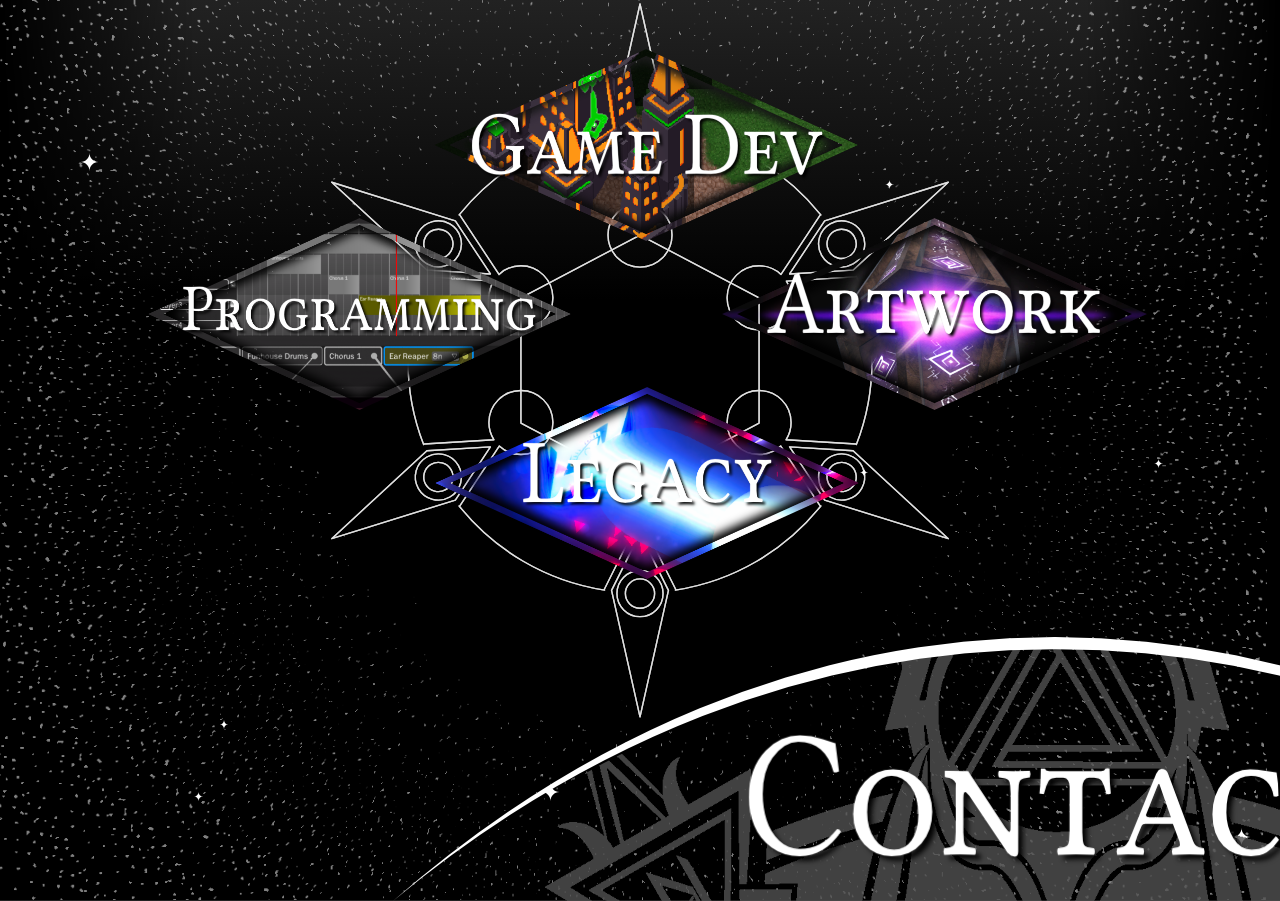
==== commit 83d8e39b: "Rasterized menu buttons to avoid font issues." ====
--- a/index.html
+++ b/index.html
@@ -42,14 +42,14 @@
     </label>
 </nav>
 
-<img class="tinyStar ts1" src="/assets/Lonestar.svg">
-<img class="tinyStar ts2" src="/assets/Lonestar.svg">
-<img class="tinyStar ts3" src="/assets/Lonestar.svg">
-<img class="tinyStar ts4" src="/assets/Lonestar.svg">
-<img class="tinyStar ts5" src="/assets/Lonestar.svg">
-<img class="tinyStar ts6" src="/assets/Lonestar.svg">
-<img class="tinyStar ts7" src="/assets/Lonestar.svg">
-<img class="tinyStar ts8" src="/assets/Lonestar.svg">
+<img class="tinyStar ts1" src="assets/Lonestar.svg">
+<img class="tinyStar ts2" src="assets/Lonestar.svg">
+<img class="tinyStar ts3" src="assets/Lonestar.svg">
+<img class="tinyStar ts4" src="assets/Lonestar.svg">
+<img class="tinyStar ts5" src="assets/Lonestar.svg">
+<img class="tinyStar ts6" src="assets/Lonestar.svg">
+<img class="tinyStar ts7" src="assets/Lonestar.svg">
+<img class="tinyStar ts8" src="assets/Lonestar.svg">
 
 
 <div class="StarStruck">
@@ -68,22 +68,22 @@
     <div class="entryVContainer">
         <div class="navEntry">
             <label for="nav1_1" class="navBigButton navGD">
-                <img src="major/NavigatorGD.svg">
+                <img src="major/NavigatorGD.png">
             </label>
             <label for="nav2_1" class="navBigButton navP">
-                <img src="major/NavigatorP.svg">
+                <img src="major/NavigatorP.png">
             </label>
             <label for="nav3_1" class="navBigButton navA">
-                <img src="major/NavigatorA.svg">
+                <img src="major/NavigatorA.png">
             </label>
             <label for="nav4_1" class="navBigButton navL">
-                <img src="major/NavigatorL.svg">
+                <img src="major/NavigatorL.png">
             </label>
         </div>
     </div>
     <div class="navContact">
         <label for="nav5_1" class="navC interactHoverBase">
-            <img src="major/NavigatorC.svg">
+            <img src="major/NavigatorC.png">
         </label>
     </div>
 </div>
@@ -997,10 +997,10 @@
             <img src="assets/seperator.svg">
         </div>
         <h2>This Website - HTML/CSS</h2>
-        <p>Yes, I coded it. As a bonus, not even .JS was used* (Except within the iframe used to run Doom. sorry, no way
+        <p>Yes, I coded it. As a bonus, not even .JS was used* (Except within the Doom page. sorry, no way
             around it!), how neat is that?</p>
     </div>
-    <label for="nav5_3" class="articleContactLinkerText">CONTACT</label>W
+    <label for="nav5_3" class="articleContactLinkerText">CONTACT</label>
 </article>
 <article class="articleArtwork">
     <div class="aContent">
--- a/style.css
+++ b/style.css
@@ -1,8 +1,7 @@
 :root {
     background-color: #181a1b;
     color: #e8e6e3;
-    background-image:
-    linear-gradient(var(--col1), var(--col2), var(--col3), var(--col4));
+    background-image: linear-gradient(var(--col1), var(--col2), var(--col3), var(--col4));
     background-repeat: repeat, no-repeat;
     background-size: auto, auto;
     background-position: 0, 0;
@@ -857,6 +856,7 @@
     background-color: #111111CC;
     text-align: center;
     padding: 0.5em 2em;
+    min-width: 15em;
     left: 0;
     right: 0;
     margin: 0;
